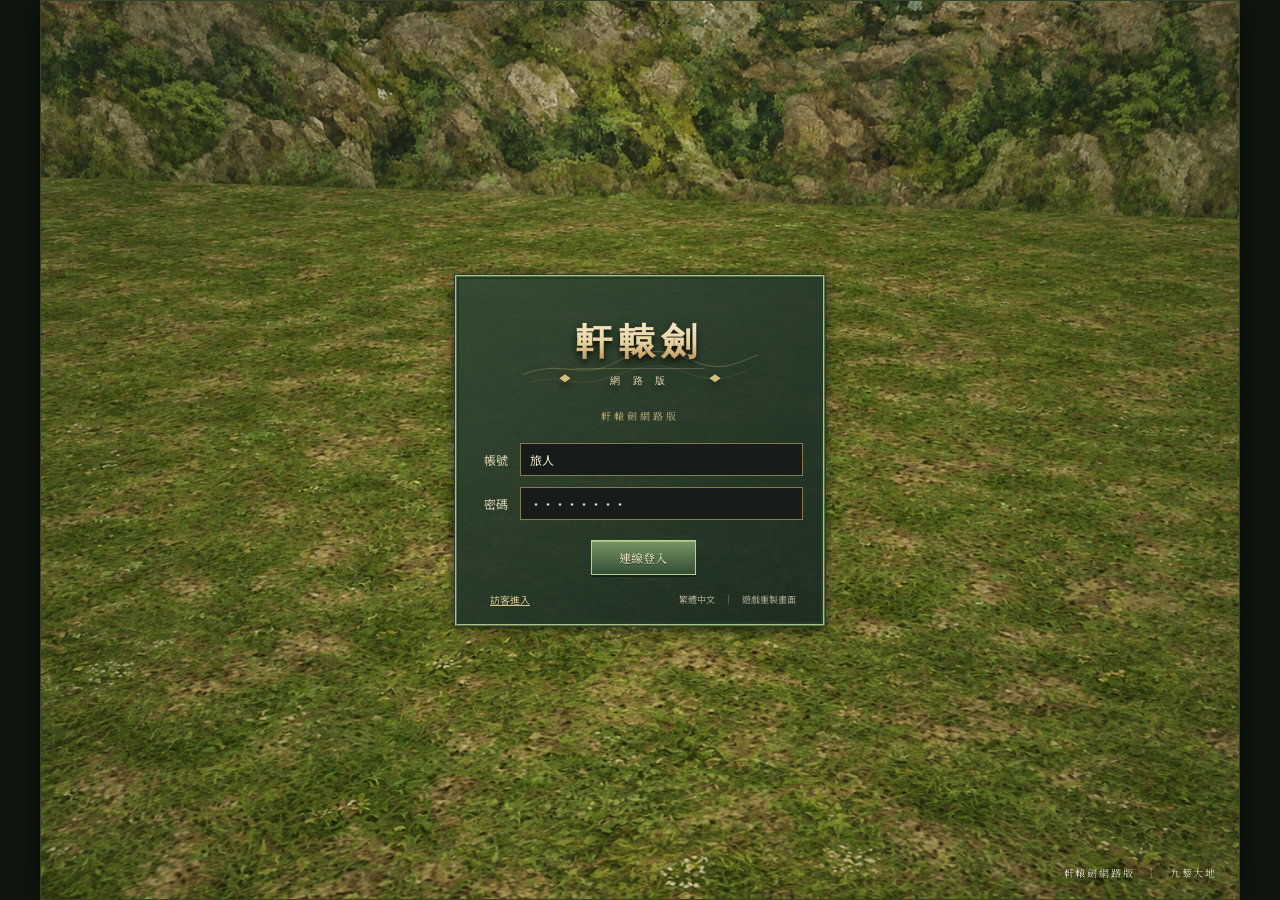
==== index.html @ bc782bb5 "Use screenshot-derived labels and status" ====
<!doctype html>
<html lang="zh-Hant">
<head>
  <meta charset="utf-8"><meta name="viewport" content="width=device-width,initial-scale=1,maximum-scale=1,user-scalable=no"><meta name="theme-color" content="#27302e">
  <title>軒轅劍網路版｜Online</title>
  <link rel="preconnect" href="https://fonts.googleapis.com"><link rel="preconnect" href="https://fonts.gstatic.com" crossorigin>
  <link href="https://fonts.googleapis.com/css2?family=Noto+Serif+TC:wght@400;500;600;700&family=Noto+Sans+TC:wght@400;500;600;700&display=swap" rel="stylesheet">
  <link rel="stylesheet" href="src/styles.css">
</head>
<body>
<main class="game-shell">
  <canvas id="world" aria-label="軒轅劍網路版遊戲場景"></canvas>
  <div class="scene-shade"></div>

  <section id="login-screen" class="legacy-screen">
    <div class="login-plaque legacy-panel"><img class="login-logo" src="assets/brand.svg" alt="軒轅劍網路版"><div class="login-caption">軒轅劍網路版</div>
      <form id="login-form"><label>帳號<input name="account" autocomplete="username" value="旅人"></label><label>密碼<input name="password" type="password" autocomplete="current-password" value="xuanyuan"></label><button class="legacy-button" type="submit">連線登入</button></form>
      <div class="login-links"><button type="button" id="guest-login">訪客進入</button><span>繁體中文　｜　遊戲重製畫面</span></div>
    </div>
    <div class="screen-version">軒轅劍網路版　｜　九藜大地</div>
  </section>

  <section id="server-screen" class="legacy-screen hidden">
    <div class="legacy-dialog legacy-panel"><div class="legacy-title">選擇伺服器 <small>SELECT SERVER</small></div><div class="server-columns"><div class="server-list"><button class="server-row active"><i></i><span>軒轅劍</span><small>正常</small></button><button class="server-row"><i></i><span>煉妖壺</span><small>正常</small></button><button class="server-row"><i></i><span>盤古斧</span><small>正常</small></button></div><div class="server-info"><strong id="server-name">軒轅劍</strong><p>九藜大地　・　和平繁盛</p><div class="server-load"><span>連線狀態</span><i><b></b></i></div></div></div><div class="dialog-actions"><button class="legacy-button secondary" id="server-back">返回</button><button class="legacy-button" id="server-next">確定</button></div></div>
  </section>

  <section id="character-screen" class="legacy-screen hidden">
    <div class="legacy-dialog character-dialog legacy-panel"><div class="legacy-title">選擇角色 <small>CHARACTER SELECT</small><span id="server-label">伺服器：軒轅劍</span></div><div class="character-slots"><button class="character-slot" id="slot-one"><span class="slot-silhouette">一</span><span class="slot-info"><b>角色欄位一</b><small>尚未建立角色</small></span></button><button class="character-slot" id="slot-two"><span class="slot-silhouette">二</span><span class="slot-info"><b>角色欄位二</b><small>尚未建立角色</small></span></button></div><div class="dialog-actions"><button class="legacy-button secondary" id="character-back">返回</button><button class="legacy-button secondary" id="create-character">建立人物</button><button class="legacy-button" id="enter-character" disabled>進入遊戲</button></div></div>
  </section>

  <section id="creation-screen" class="legacy-screen hidden">
    <div class="legacy-dialog creation-dialog legacy-panel"><div class="legacy-title">建立人物 <small>CREATE CHARACTER</small></div><div class="creation-body"><div class="creation-preview"><img src="assets/hero-classic.webp" alt="角色預覽"><div id="preview-class">劍客</div></div><div class="creation-fields"><label>角色名稱<input id="character-name" maxlength="12" value="新旅人"></label><div class="field-label">種族</div><div class="choice-row" id="race-choices"><button class="active" data-value="人族">人族</button><button data-value="天人">天人</button><button data-value="修羅">修羅</button></div><div class="field-label">性別與形象</div><div class="choice-row" id="body-choices"><button class="active" data-value="男">男</button><button data-value="女">女</button><button data-value="體型一">體型一</button><button data-value="體型二">體型二</button></div><label>職業<select id="class-select"></select></label><label>思想流派<select id="school-select"><option>儒家</option><option>道家</option><option>墨家</option><option>法家</option><option>兵家</option><option>陰陽家</option></select></label><div class="point-box"><span>初始能力配點</span><div id="stat-points"></div><small>剩餘點數：<b id="points-left">10</b></small></div></div></div><div class="dialog-actions"><button class="legacy-button secondary" id="creation-cancel">取消</button><button class="legacy-button" id="creation-confirm">完成建立</button></div></div>
  </section>

  <section id="hud" class="hud hidden" aria-label="遊戲介面">
    <div class="left-skill-panel legacy-panel"><div class="skill-panel-title">技能</div><div id="skill-list"></div><div class="skill-page"><button id="page-prev">◀</button><span id="page-label">1 / 10</span><button id="page-next">▶</button></div></div>

    <div class="upper-right"><div class="minimap legacy-panel"><div class="panel-cap"><span>雷達地圖</span><button id="map-expand">□</button></div><div class="map-frame"><svg viewBox="0 0 180 116"><rect width="180" height="116" fill="#b4b27b"/><path d="M0 7 38 0 62 18 47 38 12 35zM108 0h72v27l-29 13-24-9zM0 78l35-16 28 11 2 43H0zM105 75l27-22 48 15v48h-65z" fill="#8a9664"/><path d="M-8 104c28-33 45-30 67-45s42-10 57-24 37-17 72-30" fill="none" stroke="#d6c78a" stroke-width="8"/><g fill="#d92bd6"><circle cx="25" cy="24" r="2.5"/><circle cx="41" cy="50" r="2.5"/><circle cx="63" cy="27" r="2.5"/><circle cx="74" cy="68" r="2.5"/><circle cx="88" cy="36" r="2.5"/><circle cx="101" cy="49" r="2.5"/><circle cx="119" cy="19" r="2.5"/><circle cx="135" cy="45" r="2.5"/><circle cx="151" cy="29" r="2.5"/><circle cx="159" cy="76" r="2.5"/><circle cx="120" cy="91" r="2.5"/><circle cx="77" cy="100" r="2.5"/><circle cx="34" cy="87" r="2.5"/></g><path d="m93 54 12 9-12 8z" fill="#175bd6" stroke="#e2e1c2" stroke-width="1"/></svg><span id="map-marker"></span></div><div class="map-coords">天人冒險區　　<span id="coords">239, 367</span></div></div>
      <div class="player-status legacy-panel"><div class="status-top"><img src="assets/hero-classic.webp" alt=""><div><b id="player-name">新旅人</b><small id="player-job">人族・劍客　Lv 1</small></div><button id="status-toggle" title="角色狀態">狀態</button></div><div class="status-meter"><span>體力</span><div><i id="hp-fill"></i></div><small id="hp-value">100 / 100</small></div><div class="status-meter"><span>法力</span><div><i id="mp-fill"></i></div><small id="mp-value">70 / 70</small></div><div class="status-meter exp"><span>經驗</span><div><i id="xp-fill"></i></div><small id="level">Lv 1</small></div></div>
      <div class="party-panel legacy-panel"><div class="panel-cap"><span>角色資訊</span><button id="party-toggle">狀態</button></div><div id="party-list"><div class="party-line"><i></i><span id="party-player">新旅人</span><small>職業　劍客</small></div><div class="classic-meta"><span>體力值　99 / 143</span><span>法力　63 / 173</span><span>攻擊力　30</span><span>防禦力　16</span><span>負重力　17 / 81</span></div><div class="classic-stats"><span>體力 <b>80</b></span><span>智慧 <b>90</b></span><span>魅力 <b>90</b></span><span>體質 <b>65</b></span><span>靈活 <b>65</b></span><span>運氣 <b>124</b></span><span>耐力 <b>70</b></span><span>敏捷 <b>65</b></span></div><div class="element-stats"><span>火　5</span><span>水　5</span><span>風　12</span><span>雷　18</span><span>陰　5</span><span>陽　20</span></div><div class="classic-level">等級　<b>4</b>　　下次升級 ▰▰▱▱</div></div></div>
    </div>

    <div id="target-panel" class="target-panel legacy-panel hidden"><div id="target-name">目標</div><div class="target-meter"><i id="target-fill"></i></div><span id="target-hp"></span></div>

    <div class="left-bottom-buttons legacy-panel"><button data-window="status">人物</button><button data-window="equipment">裝備</button><button data-window="inventory">物品</button><button data-window="skills">法術</button><button data-window="actions">動作</button></div>

    <div class="chat-panel legacy-panel"><div class="chat-tabs"><button class="active">一般</button><button>隊伍</button><button>公會</button><button>密語</button></div><div class="chat-log" id="chat-log"><p><b>[系統]</b> 已連線。</p><p><b>[狂猿水擊]</b> 你在幹嘛</p></div><form id="chat-form"><select id="chat-channel"><option>附近</option><option>隊伍</option><option>公會</option><option>密語</option></select><input id="chat-input" autocomplete="off"><button>送出</button></form></div>

    <div class="bottom-controls"><div class="world-label"><span id="zone-name">天人冒險區</span><span id="action-state">待機中</span><button id="run-toggle">走路</button><button id="audio-toggle">音效 ON</button></div><div class="quick-menu legacy-panel"><button data-window="status"><i>人</i><span>人物</span></button><button data-window="equipment"><i>裝</i><span>裝備</span></button><button data-window="inventory"><i>物</i><span>物品</span></button><button data-window="skills"><i>法</i><span>法術</span></button><button data-window="party"><i>隊</i><span>隊伍</span></button><button data-window="friends"><i>友</i><span>好友</span></button><button data-window="system"><i>設</i><span>系統</span></button></div><div class="controls-help">滑鼠點地移動　｜　點選目標　｜　Q 攻擊　｜　R 走／跑　｜　Tab 地圖</div></div>

    <div id="window-modal" class="window-modal hidden"><div class="window-card legacy-panel"><button class="window-close" id="window-close">×</button><div id="window-content"></div></div></div>
    <div class="combat-float" id="combat-float"></div><div id="toast" class="toast"></div>
  </section>
</main><script src="src/game.js"></script>
</body></html>
---- src/styles.css ----
@import url('https://fonts.googleapis.com/css2?family=Noto+Sans+TC:wght@400;500;600;700&family=Noto+Serif+TC:wght@400;500;600;700&display=swap');
:root{font-family:'Noto Sans TC',sans-serif;color:#efe5cb;background:#101817;font-synthesis:none;--gold:#d4bb80;--border:#988760;--pane:#252a26ee;--ink:#201f1a;--muted:#afa98f}*{box-sizing:border-box}html,body{width:100%;height:100%;margin:0;overflow:hidden}button,input,select{font:inherit}.game-shell{position:relative;width:100vw;height:100vh;min-height:540px;background:#25352c;overflow:hidden;isolation:isolate}#world{position:absolute;inset:0;width:100%;height:100%;display:block;image-rendering:auto}.scene-shade{position:absolute;inset:0;pointer-events:none;background:linear-gradient(180deg,rgba(5,12,11,.16),transparent 22%,transparent 73%,rgba(5,9,8,.37));z-index:1}.hidden{display:none!important}.legacy-panel{background:linear-gradient(145deg,rgba(54,58,48,.94),rgba(31,36,33,.94));border:1px solid #d0bf8e;outline:1px solid rgba(25,25,20,.85);box-shadow:0 2px 0 #211f19,0 0 0 2px #6f674f,0 7px 20px #0008,inset 0 1px 0 #f3e2b362;backdrop-filter:blur(4px)}.legacy-screen{position:absolute;inset:0;z-index:10;display:grid;place-items:center;background:linear-gradient(90deg,rgba(8,15,13,.25),rgba(8,15,13,.06) 50%,rgba(8,15,13,.28))}.login-plaque{width:370px;padding:19px 27px 16px;text-align:center;background:linear-gradient(155deg,rgba(56,59,49,.96),rgba(30,35,33,.96))}.login-logo{width:270px;height:112px;object-fit:contain;filter:drop-shadow(0 4px 4px #0008)}.login-caption{font:10px 'Noto Serif TC',serif;letter-spacing:.3em;color:#c8b784;margin:-5px 0 20px}.login-plaque form{display:grid;gap:11px}.login-plaque label,.creation-fields label{display:flex;align-items:center;gap:12px;text-align:left;color:#e2d4b3;font-size:12px}.login-plaque input,.creation-fields input,.creation-fields select{flex:1;min-width:0;border:1px solid #867950;background:#161c19;color:#eee4c9;padding:7px 9px;outline:0}.legacy-button{border:1px solid #eddda9;color:#302b1f;background:linear-gradient(#e0cc94,#ab8e55);padding:8px 21px;min-width:105px;box-shadow:inset 0 1px #fff8,0 2px 2px #0007;cursor:pointer;font:500 12px 'Noto Serif TC',serif;text-shadow:0 1px #fff5}.legacy-button:hover{filter:brightness(1.12)}.legacy-button:disabled{opacity:.42;cursor:default}.login-plaque .legacy-button{margin:9px auto 0}.legacy-button.secondary{color:#e4d9bd;background:linear-gradient(#636457,#3f433c);border-color:#a9a081;text-shadow:0 1px #000}.login-links{display:flex;justify-content:space-between;align-items:center;margin-top:16px;color:#afa98f;font-size:9px}.login-links button{border:0;background:none;color:#d5c28d;font-size:10px;text-decoration:underline;cursor:pointer}.screen-version{position:absolute;bottom:19px;right:22px;color:#eee4cf;font:10px 'Noto Serif TC',serif;letter-spacing:.18em;text-shadow:0 2px 5px #000}
.legacy-dialog{width:min(530px,92vw);padding:0 19px 16px;background:linear-gradient(150deg,rgba(54,57,49,.97),rgba(30,35,32,.97))}.legacy-title{position:relative;padding:13px 2px 11px;border-bottom:1px solid #d3c18b55;color:#efddb0;font:600 16px 'Noto Serif TC',serif;letter-spacing:.1em}.legacy-title small{margin-left:11px;color:#a99a70;font:9px 'Noto Sans TC';letter-spacing:.16em}.legacy-title>span{float:right;color:#c3b792;font:10px 'Noto Sans TC';margin-top:4px}.server-columns{display:grid;grid-template-columns:1fr 1fr;gap:16px;padding:17px 6px}.server-list{display:grid;gap:5px}.server-row{display:grid;grid-template-columns:10px 1fr auto;align-items:center;gap:7px;text-align:left;padding:9px;background:#191e1b;border:1px solid #656248;color:#ded5bd;font-size:11px;cursor:pointer}.server-row.active{border-color:#d3bc7c;background:#514a32}.server-row i{width:7px;height:7px;border-radius:50%;background:#88bb73;box-shadow:0 0 6px #93c27f}.server-row small{font-size:9px;color:#adc391}.server-info{padding:10px;background:linear-gradient(145deg,#343a32,#202723);border:1px solid #776d4f;color:#d3c9ad}.server-info strong{color:#efdda8;font:600 15px 'Noto Serif TC',serif}.server-info p{font-size:10px;color:#aaa58f}.server-load{display:flex;gap:8px;align-items:center;font-size:9px}.server-load i{height:7px;flex:1;background:#101715;border:1px solid #6b674f}.server-load b{display:block;width:34%;height:100%;background:#8caa67}.dialog-actions{display:flex;justify-content:flex-end;gap:8px;margin-top:14px}.character-dialog{width:min(590px,93vw)}.character-slots{display:grid;gap:8px;margin:16px 5px}.character-slot{display:flex;align-items:center;gap:15px;text-align:left;height:76px;padding:8px 14px;background:linear-gradient(100deg,#252c28,#37382e);border:1px solid #817957;color:#e4d9bd;cursor:pointer}.character-slot.selected{border-color:#e2cd90;background:linear-gradient(100deg,#514b35,#32362c)}.slot-silhouette{display:grid;place-items:center;width:45px;height:55px;border:1px solid #96875b;color:#cdb87e;background:radial-gradient(ellipse,#72755c,#28312c);font:21px 'Noto Serif TC',serif}.slot-info{display:grid;gap:5px}.slot-info b{font:13px 'Noto Serif TC',serif}.slot-info small{font-size:10px;color:#aea78f}.creation-dialog{width:min(660px,94vw)}.creation-body{display:grid;grid-template-columns:190px 1fr;gap:18px;padding:16px 2px 0}.creation-preview{position:relative;height:337px;overflow:hidden;border:1px solid #756c50;background:radial-gradient(ellipse at 50% 40%,#788471,#242c28 76%);display:flex;align-items:center;justify-content:center}.creation-preview img{height:98%;max-width:100%;object-fit:contain;filter:drop-shadow(0 3px 8px #0009)}.creation-preview div{position:absolute;bottom:5px;left:0;right:0;text-align:center;color:#e5d8b8;font-size:10px;text-shadow:0 2px 3px #000}.creation-fields{display:grid;align-content:start;gap:8px}.field-label{font-size:10px;color:#cbbd95;margin-top:2px}.choice-row{display:flex;gap:5px}.choice-row button{flex:1;padding:6px 4px;border:1px solid #766e51;background:#252b27;color:#d5c9a9;font-size:10px;cursor:pointer}.choice-row button.active{border-color:#e0ca8c;background:#59533b;color:#f4e4ba}.creation-fields>label select{background:#171d19;color:#ece0c1;border:1px solid #867950;padding:6px}.point-box{border-top:1px solid #d0bd8040;margin-top:5px;padding-top:7px}.point-box>span{font-size:10px;color:#cbbd95}.stat-points{display:grid;grid-template-columns:1fr 1fr;gap:3px 9px;margin-top:5px}.stat-line{display:flex;align-items:center;justify-content:space-between;font-size:9px;color:#d5cdb8}.stat-line button{border:1px solid #7b7355;background:#242a26;color:#e4d39e;width:17px;height:17px;line-height:14px;padding:0;cursor:pointer}.point-box>small{display:block;text-align:right;color:#aba58f;font-size:9px;margin-top:5px}.point-box>small b{color:#e4d39e}
.hud{position:absolute;inset:0;z-index:3;pointer-events:none}.hud button,.hud input,.hud select,.hud .window-modal{pointer-events:auto}.left-skill-panel{position:absolute;left:8px;top:50%;transform:translateY(-50%);width:62px;padding:5px;background:linear-gradient(160deg,#323a34ef,#1d2523ec)}.skill-panel-title{text-align:center;color:#dac78f;font:10px 'Noto Serif TC',serif;border-bottom:1px solid #d0bd8049;padding:3px 0 6px}.skill-row{position:relative;width:48px;height:46px;margin:5px auto 0;display:grid;place-items:center;border:1px solid #908565;background:linear-gradient(140deg,#63766a,#2e3b36);color:#f1e5c5;font:17px 'Noto Serif TC',serif;cursor:pointer;box-shadow:inset 0 0 0 2px #17201d,inset 0 1px #fff3}.skill-row:hover,.skill-row.active{border-color:#f1d99b;filter:brightness(1.2)}.skill-row .hotkey{position:absolute;top:1px;left:3px;font:8px 'Noto Sans TC';color:#d5c699}.skill-row .skill-label{position:absolute;bottom:1px;left:0;right:0;font:7px 'Noto Sans TC';color:#d8cfb4;text-align:center;white-space:nowrap}.skill-page{display:flex;align-items:center;justify-content:space-between;margin:6px 1px 1px;color:#c9bd9b;font-size:8px}.skill-page button{border:0;background:none;color:#dfd1aa;padding:1px;cursor:pointer}.upper-right{position:absolute;right:9px;top:8px;width:207px;display:grid;gap:7px}.minimap{padding:5px;background:linear-gradient(145deg,#424438ed,#252d29ed)}.panel-cap{height:20px;display:flex;align-items:center;justify-content:space-between;padding:0 4px;color:#e0d0a1;font:10px 'Noto Serif TC',serif;border-bottom:1px solid #d0bd8045}.panel-cap button{border:0;color:#ddc98e;background:none;cursor:pointer;font-size:13px}.map-frame{position:relative;height:111px;margin-top:5px;border:1px solid #908565;overflow:hidden}.map-frame svg{display:block;width:100%;height:100%}.map-coords{display:flex;justify-content:space-between;color:#c2b99d;font-size:8px;padding:3px 2px 0}.map-coords span{color:#e3d4ac}.map-frame #map-marker{position:absolute;left:49%;top:54%;width:7px;height:7px;background:#f4d58a;border:1px solid #fff1c6;border-radius:50%;box-shadow:0 0 7px 2px #ebcb70}.player-status{padding:7px 8px;background:linear-gradient(145deg,#3b4139ec,#202825ed)}.status-top{display:flex;align-items:center;gap:8px;padding-bottom:6px;border-bottom:1px solid #d0bd8040}.status-top img{width:37px;height:42px;object-fit:cover;object-position:50% 12%;border:1px solid #a49665;background:#42493e}.status-top>div{display:grid;gap:2px;flex:1}.status-top b{font:12px 'Noto Serif TC',serif;color:#f0dfae}.status-top small{font-size:8px;color:#c1b89c}.status-top button{border:1px solid #96865b;background:#252c27;color:#dfd1a6;font-size:8px;padding:3px 5px;cursor:pointer}.status-meter{display:grid;grid-template-columns:28px 1fr 52px;align-items:center;gap:4px;margin-top:6px;font-size:8px;color:#c6bea5}.status-meter>div{height:7px;background:#0c1311;border:1px solid #817b5e}.status-meter i{display:block;width:100%;height:100%;background:linear-gradient(90deg,#7e392f,#c66c4e)}.status-meter:nth-of-type(3) i{background:linear-gradient(90deg,#365f79,#629cb0)}.status-meter.exp i{background:linear-gradient(90deg,#a28843,#d2be72)}.status-meter small{text-align:right;font-size:7px;color:#d5ceb9}.party-panel{padding:5px;background:linear-gradient(145deg,#3c4139e8,#202825e8)}.party-line{display:flex;align-items:center;gap:6px;padding:6px 3px;color:#e2d6b8;font-size:9px}.party-line i{width:6px;height:6px;border-radius:50%;background:#8db36e}.party-line small{margin-left:auto;color:#b7ae92;font-size:8px}.party-empty{text-align:center;color:#999984;font-size:8px;padding:2px 0 5px}.target-panel{position:absolute;top:14px;left:50%;transform:translateX(-50%);width:240px;padding:6px 9px;text-align:center;background:linear-gradient(#3e4238ee,#222926ee)}.target-panel>div{font:11px 'Noto Serif TC',serif;color:#e8d9ad}.target-meter{height:7px;background:#0a100f;border:1px solid #8b795e;margin:5px 0}.target-meter i{display:block;height:100%;width:100%;background:linear-gradient(90deg,#773a32,#c95948)}.target-panel span{font-size:8px;color:#c8bca0}.left-bottom-buttons{position:absolute;left:8px;bottom:12px;display:flex;flex-direction:column;gap:2px;padding:3px;background:linear-gradient(#3b4038ed,#202724ed)}.left-bottom-buttons button{width:54px;padding:5px 1px;border:1px solid #817858;background:linear-gradient(#4d5145,#2a302b);color:#daceaa;font-size:9px;cursor:pointer}.left-bottom-buttons button:hover{color:#fff0bc;border-color:#d7c68f}.chat-panel{position:absolute;left:74px;bottom:12px;width:min(380px,34vw);height:147px;padding:4px;background:linear-gradient(145deg,rgba(46,52,47,.91),rgba(24,31,29,.91))}.chat-tabs{height:20px;display:flex;gap:2px;border-bottom:1px solid #c5b37f50}.chat-tabs button{border:1px solid transparent;background:transparent;color:#a9a48e;padding:1px 8px;font-size:8px;cursor:pointer}.chat-tabs button.active{color:#ebdcaf;border-color:#8c805d;background:#4a4a3b}.chat-log{height:91px;overflow:auto;padding:4px 5px;color:#d5cfb9;font-size:9px;line-height:1.6;text-shadow:0 1px 2px #000}.chat-log p{margin:0}.chat-log b{font-weight:500;color:#d5bd81}.chat-panel form{display:flex;align-items:center;height:22px;border-top:1px solid #d3c18b44;gap:4px}.chat-panel form select{width:49px;border:0;background:#252c27;color:#cfc3a1;font-size:8px}.chat-panel input{flex:1;min-width:0;color:#e8dfc6;background:#131a18;border:1px solid #675f49;height:17px;outline:0;font-size:9px}.chat-panel form button{background:#3f443b;border:1px solid #867b59;color:#d6c99f;padding:1px 5px;font-size:8px;cursor:pointer}.bottom-controls{position:absolute;left:50%;bottom:12px;transform:translateX(-50%);width:min(490px,42vw);text-align:center}.world-label{display:flex;align-items:center;justify-content:center;gap:12px;color:#f0dfb2;font:11px 'Noto Serif TC',serif;text-shadow:0 2px 4px #000;margin-bottom:4px}.world-label span:nth-child(2){color:#c8c3ac;font:8px 'Noto Sans TC'}.world-label button{border:1px solid #8f825e;background:#252d28dd;color:#dacfaa;padding:2px 7px;font-size:8px;cursor:pointer}.quick-menu{display:flex;justify-content:center;gap:1px;padding:4px;background:linear-gradient(110deg,#232a27de,#3e4137e8,#232a27de)}.quick-menu button{width:54px;height:48px;border:1px solid #887b58;background:linear-gradient(#515448,#282f2a);color:#d9cca8;display:flex;flex-direction:column;align-items:center;justify-content:center;gap:1px;cursor:pointer}.quick-menu button:hover{filter:brightness(1.2);border-color:#e6d299}.quick-menu i{font:16px 'Noto Serif TC',serif;color:#e5d59f;font-style:normal}.quick-menu span{font-size:8px}.controls-help{margin-top:3px;color:#e3dcc5;font-size:8px;text-shadow:0 2px 4px #000}.window-modal{position:absolute;inset:0;display:grid;place-items:center;background:#09110fc0;z-index:30}.window-card{position:relative;width:min(520px,88vw);min-height:230px;padding:19px 22px;background:linear-gradient(145deg,#3c4037,#242b27)}.window-card h2{color:#e6d5a0;font:600 17px 'Noto Serif TC',serif;margin:0 0 12px;border-bottom:1px solid #d2c18c54;padding-bottom:9px}.window-close{position:absolute;right:10px;top:8px;color:#dfd3b1;background:transparent;border:0;font-size:19px;cursor:pointer}.window-grid{display:grid;grid-template-columns:repeat(6,1fr);gap:6px}.window-slot{height:48px;display:grid;place-items:center;border:1px solid #817657;background:linear-gradient(145deg,#4b5045,#2b332e);color:#e3d4a8;font:11px 'Noto Serif TC',serif}.window-copy{color:#d4ccb2;font-size:11px;line-height:1.8}.stats-grid{display:grid;grid-template-columns:1fr 1fr;gap:8px}.stats-grid div{padding:7px;border-bottom:1px solid #d3c18b44;color:#d4ccb2;font-size:10px}.stats-grid span{float:right;color:#ecdba5}.toast{position:absolute;left:50%;top:22%;transform:translate(-50%,-10px);opacity:0;transition:.2s;padding:7px 16px;background:#252c28ed;border:1px solid #d5c18a;color:#eee0b8;font-size:10px;z-index:40;white-space:nowrap}.toast.show{opacity:1;transform:translate(-50%,0)}.combat-float{position:absolute;pointer-events:none;color:#ffdf9c;font:600 19px 'Noto Serif TC',serif;text-shadow:0 2px 3px #561d13,0 0 8px #000;z-index:7}.floating-number{position:absolute;transform:translate(-50%,-50%);animation:float-up .8s ease-out forwards}@keyframes float-up{to{opacity:0;transform:translate(-50%,-95px)}}
@media(max-width:800px){.upper-right{width:155px;right:5px;top:5px;gap:4px}.map-frame{height:82px}.player-status{padding:5px}.status-top img{width:29px;height:34px}.status-meter{grid-template-columns:24px 1fr 44px;gap:3px;margin-top:4px}.party-panel{display:none}.left-skill-panel{left:5px;top:43%;width:48px;padding:3px}.skill-row{width:36px;height:37px;margin-top:3px;font-size:13px}.skill-row .skill-label{font-size:6px}.skill-panel-title{font-size:8px}.left-bottom-buttons{left:5px;bottom:8px}.left-bottom-buttons button{width:42px;padding:4px 0;font-size:8px}.chat-panel{left:53px;bottom:8px;width:calc(100vw - 62px);height:116px}.chat-log{height:62px}.bottom-controls{left:auto;right:5px;bottom:132px;transform:none;width:auto}.quick-menu{display:none}.world-label{flex-direction:column;gap:2px;margin:0}.world-label button{display:none}.controls-help{display:none}.target-panel{top:7px;left:50%;width:180px}.creation-body{grid-template-columns:110px 1fr;gap:9px}.creation-preview{height:315px}.creation-fields{gap:5px}.creation-fields label{font-size:10px;gap:5px}.creation-fields input,.creation-fields select{padding:5px}.choice-row{gap:3px}.choice-row button{font-size:8px;padding:5px 2px}.legacy-title{font-size:13px}.legacy-title>span{font-size:8px}}

/* 4:3 legacy MMORPG frame, redrawn from the supplied original screenshots. */
html,body{background:#111710}body{display:grid;place-items:center}.game-shell{width:min(100vw,133.333vh);height:min(100vh,75vw);min-height:0;margin:auto;background:#283526;border:1px solid #33452d;box-shadow:0 0 40px #000a}.scene-shade{background:linear-gradient(180deg,#14201618,transparent 50%,#11180b20)}
.legacy-panel{background:linear-gradient(135deg,#425a3bcc,#1e3028dd);border:1px solid #9cbd79;outline:1px solid #263f2c;box-shadow:inset 0 0 0 2px #253c2e, inset 0 1px #e7e0a45c, 0 1px 4px #000b;backdrop-filter:none;color:#e4dfb7}
.legacy-title,.panel-cap,.skill-panel-title{color:#e0db9b;border-color:#9cbb76}
.legacy-screen{background:linear-gradient(90deg,#10190955,#10190918 50%,#10190955)}.login-plaque,.legacy-dialog{background:linear-gradient(145deg,#324833ed,#18291feF);border:2px ridge #a9c483;box-shadow:inset 0 0 0 2px #243b27,0 3px 12px #000b}
.legacy-button{border:1px solid #b7d28a;background:linear-gradient(#779565,#354d35);color:#f1edc8;text-shadow:0 1px #0008;box-shadow:inset 0 1px #e4e9ae77,0 2px #142313}
.hud{z-index:4}.left-skill-panel{left:.55%;top:2%;transform:none;width:14%;padding:4px;background:linear-gradient(#466344eF,#1c3428ef);border:2px ridge #abc783;outline:1px solid #273e2c;box-shadow:inset 0 0 0 2px #29422d,0 2px 5px #000a}.skill-panel-title{text-align:left;padding:2px 5px 4px;font:600 clamp(9px,1vw,13px) 'Noto Serif TC',serif;border-bottom:1px solid #a0bd75}.skill-row{width:100%;height:clamp(28px,4.2vw,46px);margin:2px 0 0;display:flex;align-items:center;justify-content:flex-start;gap:5px;padding:2px 5px;border:1px solid #7f9a61;background:linear-gradient(100deg,#4e6844,#263b30);color:#fff0bb;box-shadow:inset 0 0 0 1px #203324;font-size:clamp(12px,1.5vw,19px)}.skill-row .hotkey{top:1px;left:2px;color:#f0dc93;font-size:8px}.skill-row .skill-label{position:static;display:block;text-align:left;white-space:nowrap;overflow:hidden;text-overflow:ellipsis;font-size:clamp(7px,.8vw,10px);color:#eee6b7}.skill-page{font-size:9px}.upper-right{right:.6%;top:.7%;width:24%;gap:4px;display:flex;flex-direction:column}.player-status{order:0;padding:4px 7px;background:linear-gradient(#35523cef,#1a3029eF)}.minimap{order:1;padding:4px}.party-panel{position:absolute;left:50.2%;right:.6%;bottom:8.7%;width:auto;padding:5px;background:linear-gradient(#344d38ed,#18291fee)}.party-panel .panel-cap{font-size:clamp(9px,1vw,12px)}.party-panel .party-empty{display:none}.classic-meta{display:grid;grid-template-columns:repeat(3,1fr);gap:2px 8px;padding:3px 4px;color:#e5deb0;font-size:clamp(7px,.85vw,11px)}.classic-stats{display:grid;grid-template-columns:repeat(3,1fr);gap:2px 8px;padding:3px 4px;color:#e5deb0;font-size:clamp(7px,.85vw,11px)}.element-stats{display:grid;grid-template-columns:repeat(6,1fr);gap:3px;padding:4px;color:#dfe8ad;font-size:clamp(7px,.8vw,10px)}.element-stats span{background:#223b30;border:1px solid #89a96b;text-align:center;padding:2px}.classic-level{border-top:1px solid #a6b77f55;padding:3px 6px;color:#ddd6a5;font-size:clamp(7px,.8vw,10px)}.classic-level b{color:#e8895a;font-size:1.3em}.classic-stats span{border-bottom:1px solid #a6b77f42;padding:2px 0}.classic-stats b{float:right;color:#f2e4a8;font-weight:500}.party-line{padding:3px 4px;font-size:clamp(8px,.9vw,11px);border-bottom:1px solid #a6b77f42}.player-status .status-top img{display:none}.status-top{padding-bottom:3px}.status-top b{font-size:clamp(9px,1vw,12px)}.status-meter{grid-template-columns:25px 1fr 43px;margin-top:3px;font-size:clamp(7px,.75vw,9px)}.status-meter>div{height:8px;border-color:#a9b982}.map-frame{height:clamp(76px,13vw,150px);border:1px solid #a5be7a}.map-frame svg{filter:saturate(.82)}.map-coords{font-size:clamp(7px,.75vw,9px)}.target-panel{top:5.4%;left:auto;right:.6%;transform:none;width:24%;padding:4px 7px;background:linear-gradient(#314d39ed,#172a23ed);border:1px solid #9cbd79}.left-bottom-buttons{display:none}.chat-panel{left:.6%;bottom:8.7%;width:45%;height:22%;padding:4px;background:linear-gradient(#273f35eF,#17271fee);border:2px ridge #91ad71}.chat-log{height:calc(100% - 45px);font-size:clamp(8px,.86vw,11px);line-height:1.5}.chat-tabs{height:19px}.chat-panel form{height:23px}.bottom-controls{left:0;bottom:0;transform:none;width:100%;text-align:center}.world-label{display:none}.quick-menu{justify-content:center;gap:2px;padding:3px 6px;background:linear-gradient(#3e583beF,#1e3127f2);border:2px ridge #9cb97a;box-shadow:0 -2px 6px #0007}.quick-menu button{flex:1;max-width:60px;width:auto;height:clamp(31px,5vw,49px);border:1px solid #91ae70;background:linear-gradient(#4b6945,#203529);color:#e9e1b7;box-shadow:inset 0 1px #e5e0a857}.quick-menu i{font-size:clamp(12px,1.5vw,18px)}.quick-menu span{font-size:clamp(6px,.7vw,9px)}.controls-help{position:absolute;right:.6%;bottom:6px;color:#e8e4c6;font-size:clamp(6px,.68vw,8px);text-shadow:0 1px 3px #000}.toast{background:#223927ed;border-color:#abc783;color:#fff1b8}.window-card{background:linear-gradient(#354c3a,#1b2e25);border-color:#9cbd79}
@media(max-aspect-ratio:4/3){.left-skill-panel{width:14%}.upper-right{width:22%}.party-panel{left:50.2%;width:auto}.chat-panel{width:45%}.bottom-controls{bottom:0}}
@media(max-width:650px){.game-shell{width:100vw;height:75vw;min-height:0}.login-plaque{width:min(90%,370px)}.creation-body{grid-template-columns:105px 1fr}.upper-right{width:23%}.party-panel{left:50.2%;bottom:8.5%;width:auto}.chat-panel{bottom:8.5%;height:21%}.classic-stats{font-size:7px}.quick-menu{gap:1px;padding:2px}.quick-menu button{max-width:none}.controls-help{display:none}}

@media(max-width:800px){.party-panel{display:block!important}.quick-menu{display:flex!important}.upper-right{width:24%}.status-top button{display:none}}

.quick-menu span{display:none!important}.quick-menu button{height:clamp(37px,6vw,50px)}.status-top>div{display:grid}.status-top img,.status-top button{display:none!important}
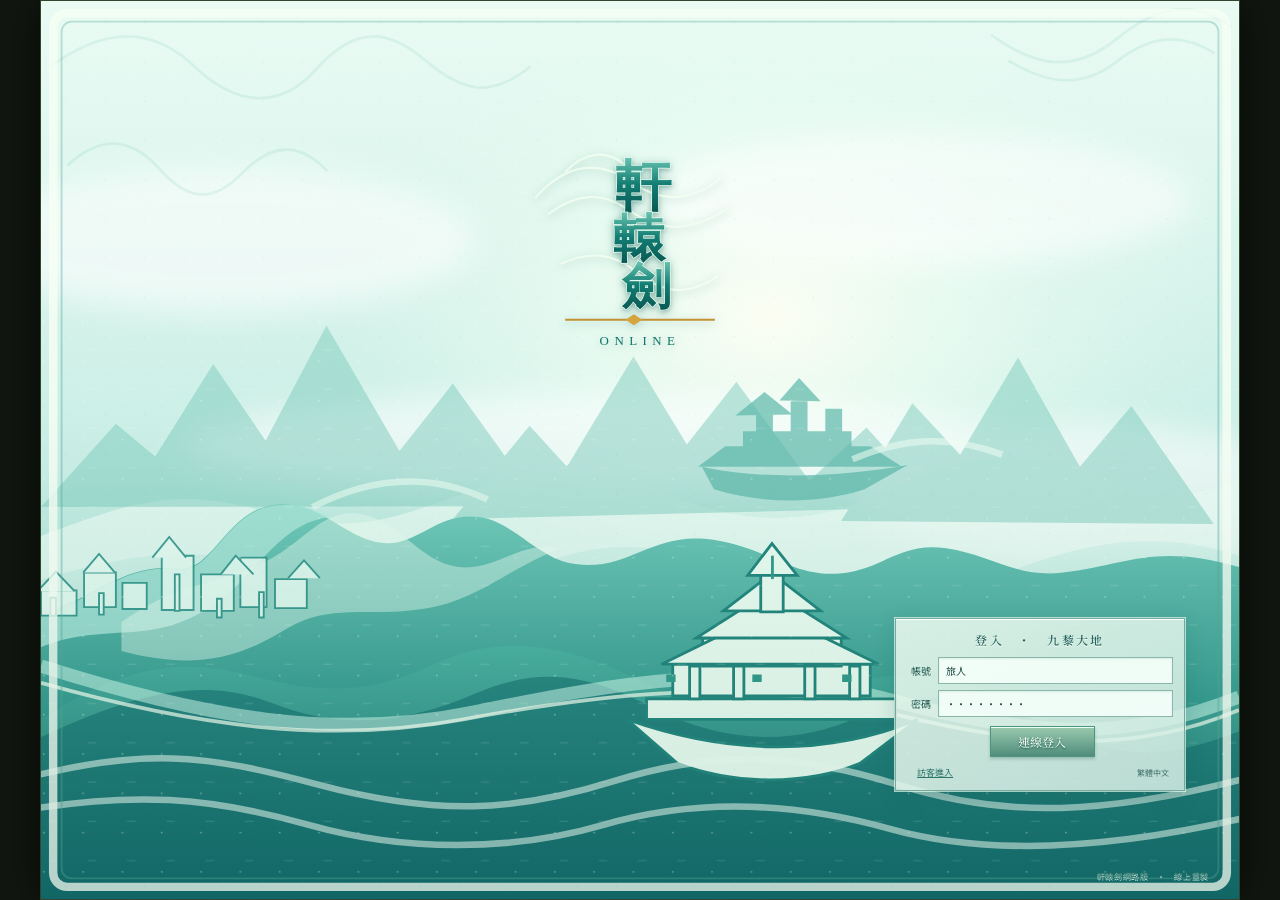
==== commit a1c7217d: "Recreate classic login title screen" ====
--- a/index.html
+++ b/index.html
@@ -13,11 +13,13 @@
   <div class="scene-shade"></div>
 
   <section id="login-screen" class="legacy-screen">
-    <div class="login-plaque legacy-panel"><img class="login-logo" src="assets/brand.svg" alt="軒轅劍網路版"><div class="login-caption">軒轅劍網路版</div>
+    <div class="login-brand"><img src="assets/login-brand.svg" alt="軒轅劍網路版"></div>
+    <div class="login-plaque legacy-panel">
+      <div class="login-caption">登入　・　九藜大地</div>
       <form id="login-form"><label>帳號<input name="account" autocomplete="username" value="旅人"></label><label>密碼<input name="password" type="password" autocomplete="current-password" value="xuanyuan"></label><button class="legacy-button" type="submit">連線登入</button></form>
-      <div class="login-links"><button type="button" id="guest-login">訪客進入</button><span>繁體中文　｜　遊戲重製畫面</span></div>
+      <div class="login-links"><button type="button" id="guest-login">訪客進入</button><span>繁體中文</span></div>
     </div>
-    <div class="screen-version">軒轅劍網路版　｜　九藜大地</div>
+    <div class="screen-version">軒轅劍網路版　・　線上重製</div>
   </section>
 
   <section id="server-screen" class="legacy-screen hidden">
--- a/src/styles.css
+++ b/src/styles.css
@@ -17,3 +17,19 @@
 @media(max-width:800px){.party-panel{display:block!important}.quick-menu{display:flex!important}.upper-right{width:24%}.status-top button{display:none}}
 
 .quick-menu span{display:none!important}.quick-menu button{height:clamp(37px,6vw,50px)}.status-top>div{display:grid}.status-top img,.status-top button{display:none!important}
+
+/* Login title screen rebuilt from the supplied original 4:3 reference. */
+#login-screen{display:block;overflow:hidden;background:#d9f0e9 url("../assets/login-scene.svg") center/100% 100% no-repeat}
+#login-screen::after{content:"";position:absolute;inset:0;pointer-events:none;background:linear-gradient(180deg,#eafff02b 0%,transparent 45%,#063e3b18 100%)}
+#login-screen .login-brand{position:absolute;z-index:1;top:4%;left:50%;transform:translateX(-50%);width:clamp(125px,22%,245px);height:46%;display:grid;place-items:center}
+#login-screen .login-brand img{display:block;width:100%;height:100%;object-fit:contain;filter:drop-shadow(0 2px 5px #0c655455)}
+#login-screen .login-plaque{position:absolute;z-index:2;right:4.5%;bottom:12%;width:min(290px,43%);padding:12px 15px 10px;text-align:center;background:linear-gradient(145deg,#effbf0d9,#d6eee5d9);border:1px solid #72aaa0;outline:1px solid #f2fff1aa;box-shadow:0 4px 18px #17544b30,inset 0 1px #fff}
+#login-screen .login-caption{margin:0 0 9px;color:#25665d;font:600 12px 'Noto Serif TC',serif;letter-spacing:.2em;text-shadow:0 1px #fff}
+#login-screen .login-plaque form{gap:6px}
+#login-screen .login-plaque label{gap:7px;color:#285d57;font-size:10px}
+#login-screen .login-plaque input{padding:5px 7px;color:#234d49;background:#f5fffae8;border:1px solid #8ab7a9;box-shadow:inset 0 1px 2px #33675a1c;font-size:10px}
+#login-screen .login-plaque .legacy-button{margin:3px auto 0;padding:6px 17px;border:1px solid #4f9381;background:linear-gradient(#9bcab0,#4f8d7b);color:#f5fff1;text-shadow:0 1px 2px #14554b;box-shadow:inset 0 1px #e8fff2,0 2px 3px #144a3c40}
+#login-screen .login-links{margin-top:8px;color:#47756e;font-size:8px}
+#login-screen .login-links button{color:#2e766a;font-size:9px}
+#login-screen .screen-version{z-index:1;right:2.5%;bottom:2%;color:#34786e;font:8px 'Noto Sans TC',sans-serif;letter-spacing:.08em;text-shadow:0 1px #eafff2}
+@media(max-width:650px){#login-screen .login-brand{top:2%;height:43%;width:clamp(115px,28%,190px)}#login-screen .login-plaque{right:4%;bottom:11%;width:min(260px,58%);padding:9px 11px 8px}}
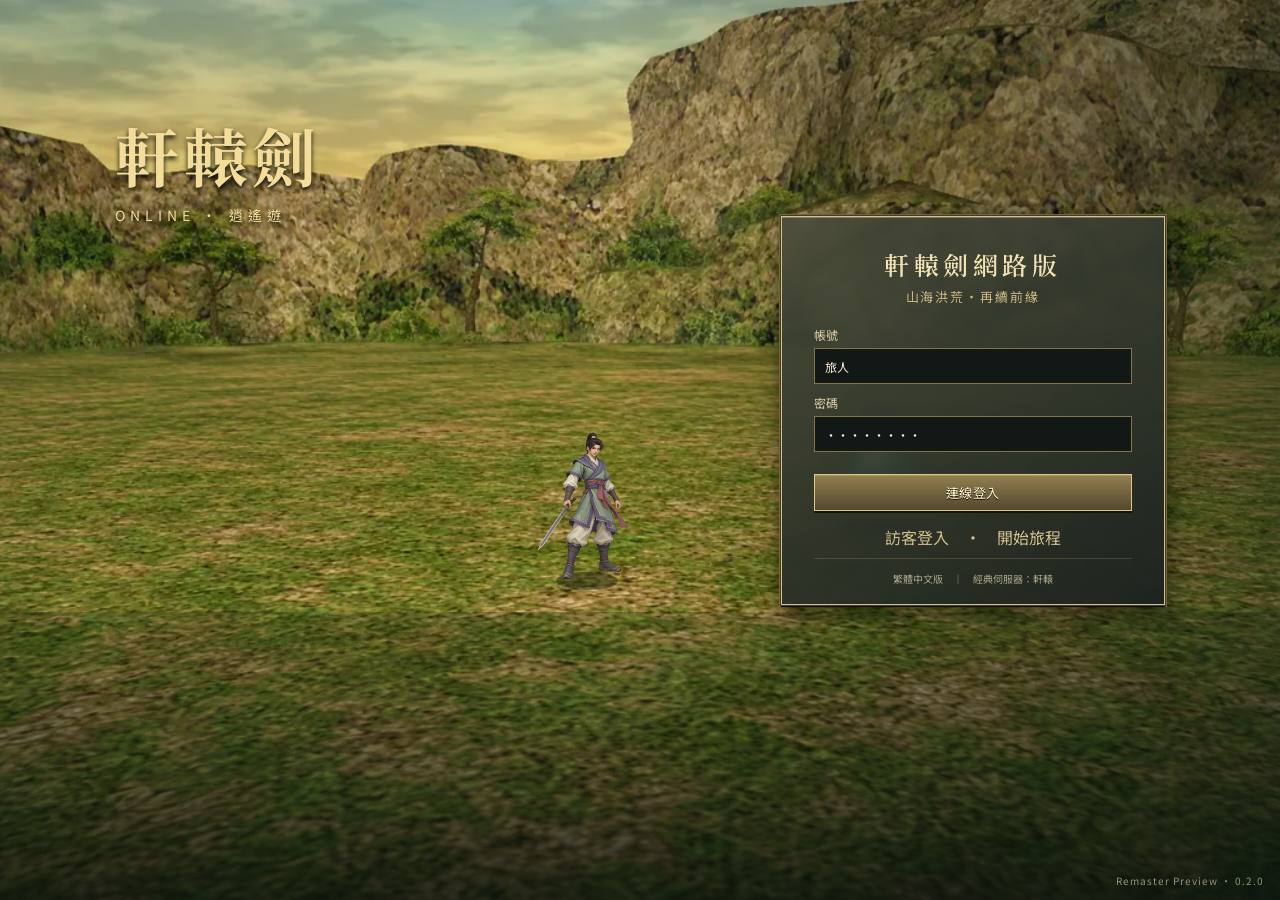
==== commit ba3f7ddc: "Rebuild classic Xuanyuan Sword Online browser game" ====
--- a/index.html
+++ b/index.html
@@ -1,8 +1,9 @@
 <!doctype html>
 <html lang="zh-Hant">
 <head>
-  <meta charset="utf-8"><meta name="viewport" content="width=device-width,initial-scale=1,maximum-scale=1,user-scalable=no"><meta name="theme-color" content="#27302e">
-  <title>軒轅劍網路版｜Online</title>
+  <meta charset="utf-8"><meta name="viewport" content="width=device-width,initial-scale=1,maximum-scale=1,user-scalable=no">
+  <meta name="theme-color" content="#1c241d"><meta name="description" content="軒轅劍網路版：以經典介面、世界地圖與職業系統為基礎的高解析瀏覽器重製原型。">
+  <title>軒轅劍網路版・重製計畫</title>
   <link rel="preconnect" href="https://fonts.googleapis.com"><link rel="preconnect" href="https://fonts.gstatic.com" crossorigin>
   <link href="https://fonts.googleapis.com/css2?family=Noto+Serif+TC:wght@400;500;600;700&family=Noto+Sans+TC:wght@400;500;600;700&display=swap" rel="stylesheet">
   <link rel="stylesheet" href="src/styles.css">
@@ -10,48 +11,43 @@
 <body>
 <main class="game-shell">
   <canvas id="world" aria-label="軒轅劍網路版遊戲場景"></canvas>
-  <div class="scene-shade"></div>
-
-  <section id="login-screen" class="legacy-screen">
-    <div class="login-brand"><img src="assets/login-brand.svg" alt="軒轅劍網路版"></div>
-    <div class="login-plaque legacy-panel">
-      <div class="login-caption">登入　・　九藜大地</div>
-      <form id="login-form"><label>帳號<input name="account" autocomplete="username" value="旅人"></label><label>密碼<input name="password" type="password" autocomplete="current-password" value="xuanyuan"></label><button class="legacy-button" type="submit">連線登入</button></form>
-      <div class="login-links"><button type="button" id="guest-login">訪客進入</button><span>繁體中文</span></div>
+  <div class="vignette"></div>
+  <section id="login" class="screen login-screen">
+    <div class="login-crest"><span>軒轅劍</span><small>ONLINE · 逍遙遊</small></div>
+    <div class="login-box panel">
+      <h1>軒轅劍網路版</h1><p>山海洪荒・再續前緣</p>
+      <form id="login-form"><label>帳號<input name="account" value="旅人" autocomplete="username"></label><label>密碼<input name="password" type="password" value="xuanyuan" autocomplete="current-password"></label><button class="bevel primary" type="submit">連線登入</button></form>
+      <button id="guest-login" class="text-button">訪客登入　・　開始旅程</button><div class="login-foot">繁體中文版　｜　經典伺服器：軒轅</div>
+    </div><div class="version">Remaster Preview · 0.2.0</div>
+  </section>
+  <section id="character-select" class="screen character-screen hidden">
+    <div class="select-card panel"><div class="select-head"><span>人物選擇</span><span class="seal">軒</span></div><div class="character-preview"><img src="game-assets/hero-remaster-v2.webp" alt="劍客角色預覽"></div><div class="character-info"><strong id="select-name">軒轅旅人</strong><span id="select-meta">人類　劍客　Lv. 1</span><span class="muted">廣靈鎮・新手旅程</span></div><button id="enter-world" class="bevel primary">進入遊戲</button><button id="new-character" class="bevel">建立人物</button></div>
+  </section>
+  <section id="create-screen" class="screen create-screen hidden"><div class="create-card panel"><header><strong>創造人物</strong><button data-close="create-screen" class="close">×</button></header>
+    <div class="create-columns"><div><div class="creation-figure"><img src="game-assets/hero-remaster-v2.webp" alt="角色預覽"></div><label>人物姓名<input id="new-name" value="軒轅旅人" maxlength="12"></label><label>性別<select id="new-gender"><option>男</option><option>女</option></select></label></div><div>
+      <label>種族</label><div class="choice-row" id="race-list"><button class="choice chosen" data-race="人類">人類</button><button class="choice" data-race="修羅">修羅</button><button class="choice" data-race="天人">天人</button></div><p id="race-desc" class="help">人類均衡，能習多門武學與五行法術。</p>
+      <label for="job-list">職業</label><div class="job-grid" id="job-list"></div><p id="job-desc" class="help"></p>
+      <div class="stat-preview"><span>體力 <b>12</b></span><span>智慧 <b>12</b></span><span>魅力 <b>12</b></span><span>體質 <b>12</b></span><span>靈活 <b>12</b></span><span>運氣 <b>12</b></span></div>
+    </div></div><footer><span>出生地：凌水港　・　命運：待揭</span><button id="create-confirm" class="bevel primary">確認創造</button></footer>
+  </div></section>
+  <section id="game-ui" class="game-ui hidden" aria-label="遊戲介面">
+    <div class="top-left identity plaque"><span class="portrait">劍</span><div><b id="hud-name">軒轅旅人</b><small><span id="hud-race">人類</span>・<span id="hud-job">劍客</span>　Lv.<span id="hud-level">1</span></small><div class="xp-track"><i id="xp-fill"></i></div></div></div>
+    <div class="top-right"><div class="vitals plaque"><div class="vital-row"><label>生命</label><div class="bar hp"><i id="hp-fill"></i><span id="hp-value">120 / 120</span></div></div><div class="vital-row"><label>法力</label><div class="bar mp"><i id="mp-fill"></i><span id="mp-value">80 / 80</span></div></div><div class="vital-row cast-row hidden" id="cast-row"><label>施法</label><div class="bar cast"><i id="cast-fill"></i><span id="cast-label">五雷咒</span></div></div></div>
+      <div class="party plaque"><div class="party-title">隊伍 <span>1 / 5</span></div><div class="party-member"><i class="party-dot"></i><span id="party-name">軒轅旅人</span><i class="party-hp"><b id="party-fill"></b></i></div><div class="party-member companion"><i class="party-dot"></i><span>同行俠士</span><i class="party-hp"><b style="width:74%"></b></i></div></div>
+      <div class="radar plaque" id="radar"><div class="radar-title"><span id="radar-zone">凌水港</span><button id="map-button" title="展開地圖（Tab）">◎</button></div><div class="radar-map"><span class="radar-path"></span><i class="radar-player">▲</i><i class="radar-enemy">●</i><small id="coords">X: 142　Y: 087</small></div></div>
     </div>
-    <div class="screen-version">軒轅劍網路版　・　線上重製</div>
+    <div class="left-icons"><button class="buff" data-window="status" title="狀態">體</button><button class="buff" data-window="skills" title="武學">武</button><button class="buff" data-window="quests" title="任務">令</button><button class="buff" data-window="inventory" title="法寶">寶</button></div>
+    <div class="target plaque hidden" id="target-panel"><div class="target-name"><span id="target-level">Lv. 3</span><b id="target-title">溪畔水鬼</b><button id="deselect-target">×</button></div><div class="bar target-bar"><i id="target-fill"></i></div><small id="target-hp">100 / 100</small></div>
+    <div class="combat-log plaque"><div id="combat-lines"><p>你來到了凌水港。海霧中，遠處傳來微弱的妖聲。</p><p class="system">旅程開始了。點擊地面移動，選取附近的怪物。</p></div><form id="chat-form"><select id="chat-channel" aria-label="聊天頻道"><option>附近</option><option>隊伍</option><option>世界</option><option>密語</option></select><input id="chat-input" maxlength="100" placeholder="輸入訊息或 /sit 打坐"><button type="submit">送出</button></form></div>
+    <div class="character-stats plaque"><div class="stats-title">人物屬性 <button data-window="status">詳細</button></div><div class="stat-pairs"><span>體力 <b id="stat-str">12</b></span><span>智慧 <b id="stat-int">12</b></span><span>魅力 <b>12</b></span><span>體質 <b id="stat-con">12</b></span><span>靈活 <b>12</b></span><span>運氣 <b>12</b></span></div><div class="elements"><span>火 <i>12</i></span><span>水 <i>12</i></span><span>風 <i>12</i></span><span>雷 <i>12</i></span><span>陰陽 <i>12</i></span></div></div>
+    <div class="left-hotbar plaque"><button class="tool" data-window="status">人</button><button class="tool" data-window="inventory">包</button><button class="tool" data-window="skills">技</button><button class="tool" data-window="quests">任</button><button class="tool" data-window="map">圖</button><button class="tool" id="sit-button">坐</button><button class="tool" data-window="party">隊</button><button class="tool" data-window="system">設</button></div>
+    <div class="skillbar-wrap"><div class="skillpage"><button id="page-prev">◀</button><span id="page-label">1 / 10</span><button id="page-next">▶</button></div><div class="skillbar plaque" id="skillbar"></div></div>
+    <div class="mini-actions"><button id="run-toggle" title="切換跑步（R）">跑</button><button id="music-toggle" title="音效">♪</button></div>
+    <div class="status-message" id="status-message">就緒</div>
   </section>
-
-  <section id="server-screen" class="legacy-screen hidden">
-    <div class="legacy-dialog legacy-panel"><div class="legacy-title">選擇伺服器 <small>SELECT SERVER</small></div><div class="server-columns"><div class="server-list"><button class="server-row active"><i></i><span>軒轅劍</span><small>正常</small></button><button class="server-row"><i></i><span>煉妖壺</span><small>正常</small></button><button class="server-row"><i></i><span>盤古斧</span><small>正常</small></button></div><div class="server-info"><strong id="server-name">軒轅劍</strong><p>九藜大地　・　和平繁盛</p><div class="server-load"><span>連線狀態</span><i><b></b></i></div></div></div><div class="dialog-actions"><button class="legacy-button secondary" id="server-back">返回</button><button class="legacy-button" id="server-next">確定</button></div></div>
-  </section>
-
-  <section id="character-screen" class="legacy-screen hidden">
-    <div class="legacy-dialog character-dialog legacy-panel"><div class="legacy-title">選擇角色 <small>CHARACTER SELECT</small><span id="server-label">伺服器：軒轅劍</span></div><div class="character-slots"><button class="character-slot" id="slot-one"><span class="slot-silhouette">一</span><span class="slot-info"><b>角色欄位一</b><small>尚未建立角色</small></span></button><button class="character-slot" id="slot-two"><span class="slot-silhouette">二</span><span class="slot-info"><b>角色欄位二</b><small>尚未建立角色</small></span></button></div><div class="dialog-actions"><button class="legacy-button secondary" id="character-back">返回</button><button class="legacy-button secondary" id="create-character">建立人物</button><button class="legacy-button" id="enter-character" disabled>進入遊戲</button></div></div>
-  </section>
-
-  <section id="creation-screen" class="legacy-screen hidden">
-    <div class="legacy-dialog creation-dialog legacy-panel"><div class="legacy-title">建立人物 <small>CREATE CHARACTER</small></div><div class="creation-body"><div class="creation-preview"><img src="assets/hero-classic.webp" alt="角色預覽"><div id="preview-class">劍客</div></div><div class="creation-fields"><label>角色名稱<input id="character-name" maxlength="12" value="新旅人"></label><div class="field-label">種族</div><div class="choice-row" id="race-choices"><button class="active" data-value="人族">人族</button><button data-value="天人">天人</button><button data-value="修羅">修羅</button></div><div class="field-label">性別與形象</div><div class="choice-row" id="body-choices"><button class="active" data-value="男">男</button><button data-value="女">女</button><button data-value="體型一">體型一</button><button data-value="體型二">體型二</button></div><label>職業<select id="class-select"></select></label><label>思想流派<select id="school-select"><option>儒家</option><option>道家</option><option>墨家</option><option>法家</option><option>兵家</option><option>陰陽家</option></select></label><div class="point-box"><span>初始能力配點</span><div id="stat-points"></div><small>剩餘點數：<b id="points-left">10</b></small></div></div></div><div class="dialog-actions"><button class="legacy-button secondary" id="creation-cancel">取消</button><button class="legacy-button" id="creation-confirm">完成建立</button></div></div>
-  </section>
-
-  <section id="hud" class="hud hidden" aria-label="遊戲介面">
-    <div class="left-skill-panel legacy-panel"><div class="skill-panel-title">技能</div><div id="skill-list"></div><div class="skill-page"><button id="page-prev">◀</button><span id="page-label">1 / 10</span><button id="page-next">▶</button></div></div>
-
-    <div class="upper-right"><div class="minimap legacy-panel"><div class="panel-cap"><span>雷達地圖</span><button id="map-expand">□</button></div><div class="map-frame"><svg viewBox="0 0 180 116"><rect width="180" height="116" fill="#b4b27b"/><path d="M0 7 38 0 62 18 47 38 12 35zM108 0h72v27l-29 13-24-9zM0 78l35-16 28 11 2 43H0zM105 75l27-22 48 15v48h-65z" fill="#8a9664"/><path d="M-8 104c28-33 45-30 67-45s42-10 57-24 37-17 72-30" fill="none" stroke="#d6c78a" stroke-width="8"/><g fill="#d92bd6"><circle cx="25" cy="24" r="2.5"/><circle cx="41" cy="50" r="2.5"/><circle cx="63" cy="27" r="2.5"/><circle cx="74" cy="68" r="2.5"/><circle cx="88" cy="36" r="2.5"/><circle cx="101" cy="49" r="2.5"/><circle cx="119" cy="19" r="2.5"/><circle cx="135" cy="45" r="2.5"/><circle cx="151" cy="29" r="2.5"/><circle cx="159" cy="76" r="2.5"/><circle cx="120" cy="91" r="2.5"/><circle cx="77" cy="100" r="2.5"/><circle cx="34" cy="87" r="2.5"/></g><path d="m93 54 12 9-12 8z" fill="#175bd6" stroke="#e2e1c2" stroke-width="1"/></svg><span id="map-marker"></span></div><div class="map-coords">天人冒險區　　<span id="coords">239, 367</span></div></div>
-      <div class="player-status legacy-panel"><div class="status-top"><img src="assets/hero-classic.webp" alt=""><div><b id="player-name">新旅人</b><small id="player-job">人族・劍客　Lv 1</small></div><button id="status-toggle" title="角色狀態">狀態</button></div><div class="status-meter"><span>體力</span><div><i id="hp-fill"></i></div><small id="hp-value">100 / 100</small></div><div class="status-meter"><span>法力</span><div><i id="mp-fill"></i></div><small id="mp-value">70 / 70</small></div><div class="status-meter exp"><span>經驗</span><div><i id="xp-fill"></i></div><small id="level">Lv 1</small></div></div>
-      <div class="party-panel legacy-panel"><div class="panel-cap"><span>角色資訊</span><button id="party-toggle">狀態</button></div><div id="party-list"><div class="party-line"><i></i><span id="party-player">新旅人</span><small>職業　劍客</small></div><div class="classic-meta"><span>體力值　99 / 143</span><span>法力　63 / 173</span><span>攻擊力　30</span><span>防禦力　16</span><span>負重力　17 / 81</span></div><div class="classic-stats"><span>體力 <b>80</b></span><span>智慧 <b>90</b></span><span>魅力 <b>90</b></span><span>體質 <b>65</b></span><span>靈活 <b>65</b></span><span>運氣 <b>124</b></span><span>耐力 <b>70</b></span><span>敏捷 <b>65</b></span></div><div class="element-stats"><span>火　5</span><span>水　5</span><span>風　12</span><span>雷　18</span><span>陰　5</span><span>陽　20</span></div><div class="classic-level">等級　<b>4</b>　　下次升級 ▰▰▱▱</div></div></div>
-    </div>
-
-    <div id="target-panel" class="target-panel legacy-panel hidden"><div id="target-name">目標</div><div class="target-meter"><i id="target-fill"></i></div><span id="target-hp"></span></div>
-
-    <div class="left-bottom-buttons legacy-panel"><button data-window="status">人物</button><button data-window="equipment">裝備</button><button data-window="inventory">物品</button><button data-window="skills">法術</button><button data-window="actions">動作</button></div>
-
-    <div class="chat-panel legacy-panel"><div class="chat-tabs"><button class="active">一般</button><button>隊伍</button><button>公會</button><button>密語</button></div><div class="chat-log" id="chat-log"><p><b>[系統]</b> 已連線。</p><p><b>[狂猿水擊]</b> 你在幹嘛</p></div><form id="chat-form"><select id="chat-channel"><option>附近</option><option>隊伍</option><option>公會</option><option>密語</option></select><input id="chat-input" autocomplete="off"><button>送出</button></form></div>
-
-    <div class="bottom-controls"><div class="world-label"><span id="zone-name">天人冒險區</span><span id="action-state">待機中</span><button id="run-toggle">走路</button><button id="audio-toggle">音效 ON</button></div><div class="quick-menu legacy-panel"><button data-window="status"><i>人</i><span>人物</span></button><button data-window="equipment"><i>裝</i><span>裝備</span></button><button data-window="inventory"><i>物</i><span>物品</span></button><button data-window="skills"><i>法</i><span>法術</span></button><button data-window="party"><i>隊</i><span>隊伍</span></button><button data-window="friends"><i>友</i><span>好友</span></button><button data-window="system"><i>設</i><span>系統</span></button></div><div class="controls-help">滑鼠點地移動　｜　點選目標　｜　Q 攻擊　｜　R 走／跑　｜　Tab 地圖</div></div>
-
-    <div id="window-modal" class="window-modal hidden"><div class="window-card legacy-panel"><button class="window-close" id="window-close">×</button><div id="window-content"></div></div></div>
-    <div class="combat-float" id="combat-float"></div><div id="toast" class="toast"></div>
-  </section>
-</main><script src="src/game.js"></script>
+  <div id="window-layer" class="window-layer hidden"><section class="game-window panel"><header><strong id="window-title">人物狀態</strong><button id="window-close" class="close">×</button></header><div id="window-content"></div></section></div>
+  <div id="toast" class="toast hidden"></div>
+  <div class="help-strip hidden" id="help-strip">滑鼠點地移動　・　點擊怪物選取　・　Q 普通攻擊　・　1–8 使用技能　・　/ sit 打坐　・　Tab 地圖</div>
+</main>
+<script src="src/game.js" defer></script>
 </body></html>
--- a/src/styles.css
+++ b/src/styles.css
@@ -1,35 +1,9 @@
-@import url('https://fonts.googleapis.com/css2?family=Noto+Sans+TC:wght@400;500;600;700&family=Noto+Serif+TC:wght@400;500;600;700&display=swap');
-:root{font-family:'Noto Sans TC',sans-serif;color:#efe5cb;background:#101817;font-synthesis:none;--gold:#d4bb80;--border:#988760;--pane:#252a26ee;--ink:#201f1a;--muted:#afa98f}*{box-sizing:border-box}html,body{width:100%;height:100%;margin:0;overflow:hidden}button,input,select{font:inherit}.game-shell{position:relative;width:100vw;height:100vh;min-height:540px;background:#25352c;overflow:hidden;isolation:isolate}#world{position:absolute;inset:0;width:100%;height:100%;display:block;image-rendering:auto}.scene-shade{position:absolute;inset:0;pointer-events:none;background:linear-gradient(180deg,rgba(5,12,11,.16),transparent 22%,transparent 73%,rgba(5,9,8,.37));z-index:1}.hidden{display:none!important}.legacy-panel{background:linear-gradient(145deg,rgba(54,58,48,.94),rgba(31,36,33,.94));border:1px solid #d0bf8e;outline:1px solid rgba(25,25,20,.85);box-shadow:0 2px 0 #211f19,0 0 0 2px #6f674f,0 7px 20px #0008,inset 0 1px 0 #f3e2b362;backdrop-filter:blur(4px)}.legacy-screen{position:absolute;inset:0;z-index:10;display:grid;place-items:center;background:linear-gradient(90deg,rgba(8,15,13,.25),rgba(8,15,13,.06) 50%,rgba(8,15,13,.28))}.login-plaque{width:370px;padding:19px 27px 16px;text-align:center;background:linear-gradient(155deg,rgba(56,59,49,.96),rgba(30,35,33,.96))}.login-logo{width:270px;height:112px;object-fit:contain;filter:drop-shadow(0 4px 4px #0008)}.login-caption{font:10px 'Noto Serif TC',serif;letter-spacing:.3em;color:#c8b784;margin:-5px 0 20px}.login-plaque form{display:grid;gap:11px}.login-plaque label,.creation-fields label{display:flex;align-items:center;gap:12px;text-align:left;color:#e2d4b3;font-size:12px}.login-plaque input,.creation-fields input,.creation-fields select{flex:1;min-width:0;border:1px solid #867950;background:#161c19;color:#eee4c9;padding:7px 9px;outline:0}.legacy-button{border:1px solid #eddda9;color:#302b1f;background:linear-gradient(#e0cc94,#ab8e55);padding:8px 21px;min-width:105px;box-shadow:inset 0 1px #fff8,0 2px 2px #0007;cursor:pointer;font:500 12px 'Noto Serif TC',serif;text-shadow:0 1px #fff5}.legacy-button:hover{filter:brightness(1.12)}.legacy-button:disabled{opacity:.42;cursor:default}.login-plaque .legacy-button{margin:9px auto 0}.legacy-button.secondary{color:#e4d9bd;background:linear-gradient(#636457,#3f433c);border-color:#a9a081;text-shadow:0 1px #000}.login-links{display:flex;justify-content:space-between;align-items:center;margin-top:16px;color:#afa98f;font-size:9px}.login-links button{border:0;background:none;color:#d5c28d;font-size:10px;text-decoration:underline;cursor:pointer}.screen-version{position:absolute;bottom:19px;right:22px;color:#eee4cf;font:10px 'Noto Serif TC',serif;letter-spacing:.18em;text-shadow:0 2px 5px #000}
-.legacy-dialog{width:min(530px,92vw);padding:0 19px 16px;background:linear-gradient(150deg,rgba(54,57,49,.97),rgba(30,35,32,.97))}.legacy-title{position:relative;padding:13px 2px 11px;border-bottom:1px solid #d3c18b55;color:#efddb0;font:600 16px 'Noto Serif TC',serif;letter-spacing:.1em}.legacy-title small{margin-left:11px;color:#a99a70;font:9px 'Noto Sans TC';letter-spacing:.16em}.legacy-title>span{float:right;color:#c3b792;font:10px 'Noto Sans TC';margin-top:4px}.server-columns{display:grid;grid-template-columns:1fr 1fr;gap:16px;padding:17px 6px}.server-list{display:grid;gap:5px}.server-row{display:grid;grid-template-columns:10px 1fr auto;align-items:center;gap:7px;text-align:left;padding:9px;background:#191e1b;border:1px solid #656248;color:#ded5bd;font-size:11px;cursor:pointer}.server-row.active{border-color:#d3bc7c;background:#514a32}.server-row i{width:7px;height:7px;border-radius:50%;background:#88bb73;box-shadow:0 0 6px #93c27f}.server-row small{font-size:9px;color:#adc391}.server-info{padding:10px;background:linear-gradient(145deg,#343a32,#202723);border:1px solid #776d4f;color:#d3c9ad}.server-info strong{color:#efdda8;font:600 15px 'Noto Serif TC',serif}.server-info p{font-size:10px;color:#aaa58f}.server-load{display:flex;gap:8px;align-items:center;font-size:9px}.server-load i{height:7px;flex:1;background:#101715;border:1px solid #6b674f}.server-load b{display:block;width:34%;height:100%;background:#8caa67}.dialog-actions{display:flex;justify-content:flex-end;gap:8px;margin-top:14px}.character-dialog{width:min(590px,93vw)}.character-slots{display:grid;gap:8px;margin:16px 5px}.character-slot{display:flex;align-items:center;gap:15px;text-align:left;height:76px;padding:8px 14px;background:linear-gradient(100deg,#252c28,#37382e);border:1px solid #817957;color:#e4d9bd;cursor:pointer}.character-slot.selected{border-color:#e2cd90;background:linear-gradient(100deg,#514b35,#32362c)}.slot-silhouette{display:grid;place-items:center;width:45px;height:55px;border:1px solid #96875b;color:#cdb87e;background:radial-gradient(ellipse,#72755c,#28312c);font:21px 'Noto Serif TC',serif}.slot-info{display:grid;gap:5px}.slot-info b{font:13px 'Noto Serif TC',serif}.slot-info small{font-size:10px;color:#aea78f}.creation-dialog{width:min(660px,94vw)}.creation-body{display:grid;grid-template-columns:190px 1fr;gap:18px;padding:16px 2px 0}.creation-preview{position:relative;height:337px;overflow:hidden;border:1px solid #756c50;background:radial-gradient(ellipse at 50% 40%,#788471,#242c28 76%);display:flex;align-items:center;justify-content:center}.creation-preview img{height:98%;max-width:100%;object-fit:contain;filter:drop-shadow(0 3px 8px #0009)}.creation-preview div{position:absolute;bottom:5px;left:0;right:0;text-align:center;color:#e5d8b8;font-size:10px;text-shadow:0 2px 3px #000}.creation-fields{display:grid;align-content:start;gap:8px}.field-label{font-size:10px;color:#cbbd95;margin-top:2px}.choice-row{display:flex;gap:5px}.choice-row button{flex:1;padding:6px 4px;border:1px solid #766e51;background:#252b27;color:#d5c9a9;font-size:10px;cursor:pointer}.choice-row button.active{border-color:#e0ca8c;background:#59533b;color:#f4e4ba}.creation-fields>label select{background:#171d19;color:#ece0c1;border:1px solid #867950;padding:6px}.point-box{border-top:1px solid #d0bd8040;margin-top:5px;padding-top:7px}.point-box>span{font-size:10px;color:#cbbd95}.stat-points{display:grid;grid-template-columns:1fr 1fr;gap:3px 9px;margin-top:5px}.stat-line{display:flex;align-items:center;justify-content:space-between;font-size:9px;color:#d5cdb8}.stat-line button{border:1px solid #7b7355;background:#242a26;color:#e4d39e;width:17px;height:17px;line-height:14px;padding:0;cursor:pointer}.point-box>small{display:block;text-align:right;color:#aba58f;font-size:9px;margin-top:5px}.point-box>small b{color:#e4d39e}
-.hud{position:absolute;inset:0;z-index:3;pointer-events:none}.hud button,.hud input,.hud select,.hud .window-modal{pointer-events:auto}.left-skill-panel{position:absolute;left:8px;top:50%;transform:translateY(-50%);width:62px;padding:5px;background:linear-gradient(160deg,#323a34ef,#1d2523ec)}.skill-panel-title{text-align:center;color:#dac78f;font:10px 'Noto Serif TC',serif;border-bottom:1px solid #d0bd8049;padding:3px 0 6px}.skill-row{position:relative;width:48px;height:46px;margin:5px auto 0;display:grid;place-items:center;border:1px solid #908565;background:linear-gradient(140deg,#63766a,#2e3b36);color:#f1e5c5;font:17px 'Noto Serif TC',serif;cursor:pointer;box-shadow:inset 0 0 0 2px #17201d,inset 0 1px #fff3}.skill-row:hover,.skill-row.active{border-color:#f1d99b;filter:brightness(1.2)}.skill-row .hotkey{position:absolute;top:1px;left:3px;font:8px 'Noto Sans TC';color:#d5c699}.skill-row .skill-label{position:absolute;bottom:1px;left:0;right:0;font:7px 'Noto Sans TC';color:#d8cfb4;text-align:center;white-space:nowrap}.skill-page{display:flex;align-items:center;justify-content:space-between;margin:6px 1px 1px;color:#c9bd9b;font-size:8px}.skill-page button{border:0;background:none;color:#dfd1aa;padding:1px;cursor:pointer}.upper-right{position:absolute;right:9px;top:8px;width:207px;display:grid;gap:7px}.minimap{padding:5px;background:linear-gradient(145deg,#424438ed,#252d29ed)}.panel-cap{height:20px;display:flex;align-items:center;justify-content:space-between;padding:0 4px;color:#e0d0a1;font:10px 'Noto Serif TC',serif;border-bottom:1px solid #d0bd8045}.panel-cap button{border:0;color:#ddc98e;background:none;cursor:pointer;font-size:13px}.map-frame{position:relative;height:111px;margin-top:5px;border:1px solid #908565;overflow:hidden}.map-frame svg{display:block;width:100%;height:100%}.map-coords{display:flex;justify-content:space-between;color:#c2b99d;font-size:8px;padding:3px 2px 0}.map-coords span{color:#e3d4ac}.map-frame #map-marker{position:absolute;left:49%;top:54%;width:7px;height:7px;background:#f4d58a;border:1px solid #fff1c6;border-radius:50%;box-shadow:0 0 7px 2px #ebcb70}.player-status{padding:7px 8px;background:linear-gradient(145deg,#3b4139ec,#202825ed)}.status-top{display:flex;align-items:center;gap:8px;padding-bottom:6px;border-bottom:1px solid #d0bd8040}.status-top img{width:37px;height:42px;object-fit:cover;object-position:50% 12%;border:1px solid #a49665;background:#42493e}.status-top>div{display:grid;gap:2px;flex:1}.status-top b{font:12px 'Noto Serif TC',serif;color:#f0dfae}.status-top small{font-size:8px;color:#c1b89c}.status-top button{border:1px solid #96865b;background:#252c27;color:#dfd1a6;font-size:8px;padding:3px 5px;cursor:pointer}.status-meter{display:grid;grid-template-columns:28px 1fr 52px;align-items:center;gap:4px;margin-top:6px;font-size:8px;color:#c6bea5}.status-meter>div{height:7px;background:#0c1311;border:1px solid #817b5e}.status-meter i{display:block;width:100%;height:100%;background:linear-gradient(90deg,#7e392f,#c66c4e)}.status-meter:nth-of-type(3) i{background:linear-gradient(90deg,#365f79,#629cb0)}.status-meter.exp i{background:linear-gradient(90deg,#a28843,#d2be72)}.status-meter small{text-align:right;font-size:7px;color:#d5ceb9}.party-panel{padding:5px;background:linear-gradient(145deg,#3c4139e8,#202825e8)}.party-line{display:flex;align-items:center;gap:6px;padding:6px 3px;color:#e2d6b8;font-size:9px}.party-line i{width:6px;height:6px;border-radius:50%;background:#8db36e}.party-line small{margin-left:auto;color:#b7ae92;font-size:8px}.party-empty{text-align:center;color:#999984;font-size:8px;padding:2px 0 5px}.target-panel{position:absolute;top:14px;left:50%;transform:translateX(-50%);width:240px;padding:6px 9px;text-align:center;background:linear-gradient(#3e4238ee,#222926ee)}.target-panel>div{font:11px 'Noto Serif TC',serif;color:#e8d9ad}.target-meter{height:7px;background:#0a100f;border:1px solid #8b795e;margin:5px 0}.target-meter i{display:block;height:100%;width:100%;background:linear-gradient(90deg,#773a32,#c95948)}.target-panel span{font-size:8px;color:#c8bca0}.left-bottom-buttons{position:absolute;left:8px;bottom:12px;display:flex;flex-direction:column;gap:2px;padding:3px;background:linear-gradient(#3b4038ed,#202724ed)}.left-bottom-buttons button{width:54px;padding:5px 1px;border:1px solid #817858;background:linear-gradient(#4d5145,#2a302b);color:#daceaa;font-size:9px;cursor:pointer}.left-bottom-buttons button:hover{color:#fff0bc;border-color:#d7c68f}.chat-panel{position:absolute;left:74px;bottom:12px;width:min(380px,34vw);height:147px;padding:4px;background:linear-gradient(145deg,rgba(46,52,47,.91),rgba(24,31,29,.91))}.chat-tabs{height:20px;display:flex;gap:2px;border-bottom:1px solid #c5b37f50}.chat-tabs button{border:1px solid transparent;background:transparent;color:#a9a48e;padding:1px 8px;font-size:8px;cursor:pointer}.chat-tabs button.active{color:#ebdcaf;border-color:#8c805d;background:#4a4a3b}.chat-log{height:91px;overflow:auto;padding:4px 5px;color:#d5cfb9;font-size:9px;line-height:1.6;text-shadow:0 1px 2px #000}.chat-log p{margin:0}.chat-log b{font-weight:500;color:#d5bd81}.chat-panel form{display:flex;align-items:center;height:22px;border-top:1px solid #d3c18b44;gap:4px}.chat-panel form select{width:49px;border:0;background:#252c27;color:#cfc3a1;font-size:8px}.chat-panel input{flex:1;min-width:0;color:#e8dfc6;background:#131a18;border:1px solid #675f49;height:17px;outline:0;font-size:9px}.chat-panel form button{background:#3f443b;border:1px solid #867b59;color:#d6c99f;padding:1px 5px;font-size:8px;cursor:pointer}.bottom-controls{position:absolute;left:50%;bottom:12px;transform:translateX(-50%);width:min(490px,42vw);text-align:center}.world-label{display:flex;align-items:center;justify-content:center;gap:12px;color:#f0dfb2;font:11px 'Noto Serif TC',serif;text-shadow:0 2px 4px #000;margin-bottom:4px}.world-label span:nth-child(2){color:#c8c3ac;font:8px 'Noto Sans TC'}.world-label button{border:1px solid #8f825e;background:#252d28dd;color:#dacfaa;padding:2px 7px;font-size:8px;cursor:pointer}.quick-menu{display:flex;justify-content:center;gap:1px;padding:4px;background:linear-gradient(110deg,#232a27de,#3e4137e8,#232a27de)}.quick-menu button{width:54px;height:48px;border:1px solid #887b58;background:linear-gradient(#515448,#282f2a);color:#d9cca8;display:flex;flex-direction:column;align-items:center;justify-content:center;gap:1px;cursor:pointer}.quick-menu button:hover{filter:brightness(1.2);border-color:#e6d299}.quick-menu i{font:16px 'Noto Serif TC',serif;color:#e5d59f;font-style:normal}.quick-menu span{font-size:8px}.controls-help{margin-top:3px;color:#e3dcc5;font-size:8px;text-shadow:0 2px 4px #000}.window-modal{position:absolute;inset:0;display:grid;place-items:center;background:#09110fc0;z-index:30}.window-card{position:relative;width:min(520px,88vw);min-height:230px;padding:19px 22px;background:linear-gradient(145deg,#3c4037,#242b27)}.window-card h2{color:#e6d5a0;font:600 17px 'Noto Serif TC',serif;margin:0 0 12px;border-bottom:1px solid #d2c18c54;padding-bottom:9px}.window-close{position:absolute;right:10px;top:8px;color:#dfd3b1;background:transparent;border:0;font-size:19px;cursor:pointer}.window-grid{display:grid;grid-template-columns:repeat(6,1fr);gap:6px}.window-slot{height:48px;display:grid;place-items:center;border:1px solid #817657;background:linear-gradient(145deg,#4b5045,#2b332e);color:#e3d4a8;font:11px 'Noto Serif TC',serif}.window-copy{color:#d4ccb2;font-size:11px;line-height:1.8}.stats-grid{display:grid;grid-template-columns:1fr 1fr;gap:8px}.stats-grid div{padding:7px;border-bottom:1px solid #d3c18b44;color:#d4ccb2;font-size:10px}.stats-grid span{float:right;color:#ecdba5}.toast{position:absolute;left:50%;top:22%;transform:translate(-50%,-10px);opacity:0;transition:.2s;padding:7px 16px;background:#252c28ed;border:1px solid #d5c18a;color:#eee0b8;font-size:10px;z-index:40;white-space:nowrap}.toast.show{opacity:1;transform:translate(-50%,0)}.combat-float{position:absolute;pointer-events:none;color:#ffdf9c;font:600 19px 'Noto Serif TC',serif;text-shadow:0 2px 3px #561d13,0 0 8px #000;z-index:7}.floating-number{position:absolute;transform:translate(-50%,-50%);animation:float-up .8s ease-out forwards}@keyframes float-up{to{opacity:0;transform:translate(-50%,-95px)}}
-@media(max-width:800px){.upper-right{width:155px;right:5px;top:5px;gap:4px}.map-frame{height:82px}.player-status{padding:5px}.status-top img{width:29px;height:34px}.status-meter{grid-template-columns:24px 1fr 44px;gap:3px;margin-top:4px}.party-panel{display:none}.left-skill-panel{left:5px;top:43%;width:48px;padding:3px}.skill-row{width:36px;height:37px;margin-top:3px;font-size:13px}.skill-row .skill-label{font-size:6px}.skill-panel-title{font-size:8px}.left-bottom-buttons{left:5px;bottom:8px}.left-bottom-buttons button{width:42px;padding:4px 0;font-size:8px}.chat-panel{left:53px;bottom:8px;width:calc(100vw - 62px);height:116px}.chat-log{height:62px}.bottom-controls{left:auto;right:5px;bottom:132px;transform:none;width:auto}.quick-menu{display:none}.world-label{flex-direction:column;gap:2px;margin:0}.world-label button{display:none}.controls-help{display:none}.target-panel{top:7px;left:50%;width:180px}.creation-body{grid-template-columns:110px 1fr;gap:9px}.creation-preview{height:315px}.creation-fields{gap:5px}.creation-fields label{font-size:10px;gap:5px}.creation-fields input,.creation-fields select{padding:5px}.choice-row{gap:3px}.choice-row button{font-size:8px;padding:5px 2px}.legacy-title{font-size:13px}.legacy-title>span{font-size:8px}}
-
-/* 4:3 legacy MMORPG frame, redrawn from the supplied original screenshots. */
-html,body{background:#111710}body{display:grid;place-items:center}.game-shell{width:min(100vw,133.333vh);height:min(100vh,75vw);min-height:0;margin:auto;background:#283526;border:1px solid #33452d;box-shadow:0 0 40px #000a}.scene-shade{background:linear-gradient(180deg,#14201618,transparent 50%,#11180b20)}
-.legacy-panel{background:linear-gradient(135deg,#425a3bcc,#1e3028dd);border:1px solid #9cbd79;outline:1px solid #263f2c;box-shadow:inset 0 0 0 2px #253c2e, inset 0 1px #e7e0a45c, 0 1px 4px #000b;backdrop-filter:none;color:#e4dfb7}
-.legacy-title,.panel-cap,.skill-panel-title{color:#e0db9b;border-color:#9cbb76}
-.legacy-screen{background:linear-gradient(90deg,#10190955,#10190918 50%,#10190955)}.login-plaque,.legacy-dialog{background:linear-gradient(145deg,#324833ed,#18291feF);border:2px ridge #a9c483;box-shadow:inset 0 0 0 2px #243b27,0 3px 12px #000b}
-.legacy-button{border:1px solid #b7d28a;background:linear-gradient(#779565,#354d35);color:#f1edc8;text-shadow:0 1px #0008;box-shadow:inset 0 1px #e4e9ae77,0 2px #142313}
-.hud{z-index:4}.left-skill-panel{left:.55%;top:2%;transform:none;width:14%;padding:4px;background:linear-gradient(#466344eF,#1c3428ef);border:2px ridge #abc783;outline:1px solid #273e2c;box-shadow:inset 0 0 0 2px #29422d,0 2px 5px #000a}.skill-panel-title{text-align:left;padding:2px 5px 4px;font:600 clamp(9px,1vw,13px) 'Noto Serif TC',serif;border-bottom:1px solid #a0bd75}.skill-row{width:100%;height:clamp(28px,4.2vw,46px);margin:2px 0 0;display:flex;align-items:center;justify-content:flex-start;gap:5px;padding:2px 5px;border:1px solid #7f9a61;background:linear-gradient(100deg,#4e6844,#263b30);color:#fff0bb;box-shadow:inset 0 0 0 1px #203324;font-size:clamp(12px,1.5vw,19px)}.skill-row .hotkey{top:1px;left:2px;color:#f0dc93;font-size:8px}.skill-row .skill-label{position:static;display:block;text-align:left;white-space:nowrap;overflow:hidden;text-overflow:ellipsis;font-size:clamp(7px,.8vw,10px);color:#eee6b7}.skill-page{font-size:9px}.upper-right{right:.6%;top:.7%;width:24%;gap:4px;display:flex;flex-direction:column}.player-status{order:0;padding:4px 7px;background:linear-gradient(#35523cef,#1a3029eF)}.minimap{order:1;padding:4px}.party-panel{position:absolute;left:50.2%;right:.6%;bottom:8.7%;width:auto;padding:5px;background:linear-gradient(#344d38ed,#18291fee)}.party-panel .panel-cap{font-size:clamp(9px,1vw,12px)}.party-panel .party-empty{display:none}.classic-meta{display:grid;grid-template-columns:repeat(3,1fr);gap:2px 8px;padding:3px 4px;color:#e5deb0;font-size:clamp(7px,.85vw,11px)}.classic-stats{display:grid;grid-template-columns:repeat(3,1fr);gap:2px 8px;padding:3px 4px;color:#e5deb0;font-size:clamp(7px,.85vw,11px)}.element-stats{display:grid;grid-template-columns:repeat(6,1fr);gap:3px;padding:4px;color:#dfe8ad;font-size:clamp(7px,.8vw,10px)}.element-stats span{background:#223b30;border:1px solid #89a96b;text-align:center;padding:2px}.classic-level{border-top:1px solid #a6b77f55;padding:3px 6px;color:#ddd6a5;font-size:clamp(7px,.8vw,10px)}.classic-level b{color:#e8895a;font-size:1.3em}.classic-stats span{border-bottom:1px solid #a6b77f42;padding:2px 0}.classic-stats b{float:right;color:#f2e4a8;font-weight:500}.party-line{padding:3px 4px;font-size:clamp(8px,.9vw,11px);border-bottom:1px solid #a6b77f42}.player-status .status-top img{display:none}.status-top{padding-bottom:3px}.status-top b{font-size:clamp(9px,1vw,12px)}.status-meter{grid-template-columns:25px 1fr 43px;margin-top:3px;font-size:clamp(7px,.75vw,9px)}.status-meter>div{height:8px;border-color:#a9b982}.map-frame{height:clamp(76px,13vw,150px);border:1px solid #a5be7a}.map-frame svg{filter:saturate(.82)}.map-coords{font-size:clamp(7px,.75vw,9px)}.target-panel{top:5.4%;left:auto;right:.6%;transform:none;width:24%;padding:4px 7px;background:linear-gradient(#314d39ed,#172a23ed);border:1px solid #9cbd79}.left-bottom-buttons{display:none}.chat-panel{left:.6%;bottom:8.7%;width:45%;height:22%;padding:4px;background:linear-gradient(#273f35eF,#17271fee);border:2px ridge #91ad71}.chat-log{height:calc(100% - 45px);font-size:clamp(8px,.86vw,11px);line-height:1.5}.chat-tabs{height:19px}.chat-panel form{height:23px}.bottom-controls{left:0;bottom:0;transform:none;width:100%;text-align:center}.world-label{display:none}.quick-menu{justify-content:center;gap:2px;padding:3px 6px;background:linear-gradient(#3e583beF,#1e3127f2);border:2px ridge #9cb97a;box-shadow:0 -2px 6px #0007}.quick-menu button{flex:1;max-width:60px;width:auto;height:clamp(31px,5vw,49px);border:1px solid #91ae70;background:linear-gradient(#4b6945,#203529);color:#e9e1b7;box-shadow:inset 0 1px #e5e0a857}.quick-menu i{font-size:clamp(12px,1.5vw,18px)}.quick-menu span{font-size:clamp(6px,.7vw,9px)}.controls-help{position:absolute;right:.6%;bottom:6px;color:#e8e4c6;font-size:clamp(6px,.68vw,8px);text-shadow:0 1px 3px #000}.toast{background:#223927ed;border-color:#abc783;color:#fff1b8}.window-card{background:linear-gradient(#354c3a,#1b2e25);border-color:#9cbd79}
-@media(max-aspect-ratio:4/3){.left-skill-panel{width:14%}.upper-right{width:22%}.party-panel{left:50.2%;width:auto}.chat-panel{width:45%}.bottom-controls{bottom:0}}
-@media(max-width:650px){.game-shell{width:100vw;height:75vw;min-height:0}.login-plaque{width:min(90%,370px)}.creation-body{grid-template-columns:105px 1fr}.upper-right{width:23%}.party-panel{left:50.2%;bottom:8.5%;width:auto}.chat-panel{bottom:8.5%;height:21%}.classic-stats{font-size:7px}.quick-menu{gap:1px;padding:2px}.quick-menu button{max-width:none}.controls-help{display:none}}
-
-@media(max-width:800px){.party-panel{display:block!important}.quick-menu{display:flex!important}.upper-right{width:24%}.status-top button{display:none}}
-
-.quick-menu span{display:none!important}.quick-menu button{height:clamp(37px,6vw,50px)}.status-top>div{display:grid}.status-top img,.status-top button{display:none!important}
-
-/* Login title screen rebuilt from the supplied original 4:3 reference. */
-#login-screen{display:block;overflow:hidden;background:#d9f0e9 url("../assets/login-scene.svg") center/100% 100% no-repeat}
-#login-screen::after{content:"";position:absolute;inset:0;pointer-events:none;background:linear-gradient(180deg,#eafff02b 0%,transparent 45%,#063e3b18 100%)}
-#login-screen .login-brand{position:absolute;z-index:1;top:4%;left:50%;transform:translateX(-50%);width:clamp(125px,22%,245px);height:46%;display:grid;place-items:center}
-#login-screen .login-brand img{display:block;width:100%;height:100%;object-fit:contain;filter:drop-shadow(0 2px 5px #0c655455)}
-#login-screen .login-plaque{position:absolute;z-index:2;right:4.5%;bottom:12%;width:min(290px,43%);padding:12px 15px 10px;text-align:center;background:linear-gradient(145deg,#effbf0d9,#d6eee5d9);border:1px solid #72aaa0;outline:1px solid #f2fff1aa;box-shadow:0 4px 18px #17544b30,inset 0 1px #fff}
-#login-screen .login-caption{margin:0 0 9px;color:#25665d;font:600 12px 'Noto Serif TC',serif;letter-spacing:.2em;text-shadow:0 1px #fff}
-#login-screen .login-plaque form{gap:6px}
-#login-screen .login-plaque label{gap:7px;color:#285d57;font-size:10px}
-#login-screen .login-plaque input{padding:5px 7px;color:#234d49;background:#f5fffae8;border:1px solid #8ab7a9;box-shadow:inset 0 1px 2px #33675a1c;font-size:10px}
-#login-screen .login-plaque .legacy-button{margin:3px auto 0;padding:6px 17px;border:1px solid #4f9381;background:linear-gradient(#9bcab0,#4f8d7b);color:#f5fff1;text-shadow:0 1px 2px #14554b;box-shadow:inset 0 1px #e8fff2,0 2px 3px #144a3c40}
-#login-screen .login-links{margin-top:8px;color:#47756e;font-size:8px}
-#login-screen .login-links button{color:#2e766a;font-size:9px}
-#login-screen .screen-version{z-index:1;right:2.5%;bottom:2%;color:#34786e;font:8px 'Noto Sans TC',sans-serif;letter-spacing:.08em;text-shadow:0 1px #eafff2}
-@media(max-width:650px){#login-screen .login-brand{top:2%;height:43%;width:clamp(115px,28%,190px)}#login-screen .login-plaque{right:4%;bottom:11%;width:min(260px,58%);padding:9px 11px 8px}}
+:root{font-family:'Noto Sans TC',sans-serif;color:#efe8d2;background:#101713;font-synthesis:none;--gold:#e1ca8e;--gold2:#a88b51;--ink:#171d18;--pane:rgba(25,31,25,.86);--line:#887447;--cream:#eee4c8;--muted:#bfb596}*{box-sizing:border-box}html,body{width:100%;height:100%;margin:0;overflow:hidden}button,input,select{font:inherit;color:inherit}button{cursor:pointer}.game-shell{position:relative;width:100vw;height:100vh;overflow:hidden;background:#28372d;isolation:isolate}#world{position:absolute;inset:0;width:100%;height:100%;display:block}.vignette{position:absolute;inset:0;pointer-events:none;background:linear-gradient(180deg,#09100a33,transparent 28%,transparent 69%,#060d0ac9);z-index:1}.hidden{display:none!important}.panel,.plaque{border:1px solid #d5c285;outline:1px solid #463b25;box-shadow:0 2px 1px #0c100d,0 0 0 2px #756340,0 7px 22px #0009,inset 0 1px 0 #fff4;background:linear-gradient(145deg,rgba(62,66,54,.94),rgba(24,30,26,.94));backdrop-filter:blur(5px)}.screen{position:absolute;inset:0;z-index:10;display:grid;place-items:center;background:radial-gradient(ellipse at 50% 45%,#0b100d10,#08100c60)}
+.login-screen{background:linear-gradient(90deg,#07110f24,transparent 48%,#07110f72)}.login-crest{position:absolute;left:9%;top:12%;display:flex;flex-direction:column;color:#f4dc9a;text-shadow:0 3px 5px #080b08,0 0 20px #d6af5833;letter-spacing:.28em;font-family:'Noto Serif TC',serif}.login-crest span{font-size:clamp(34px,5vw,72px);font-weight:700}.login-crest small{font:14px 'Noto Sans TC';letter-spacing:.35em;margin-top:5px}.login-box{position:absolute;right:9%;top:24%;width:clamp(310px,30vw,410px);padding:25px 32px 18px;text-align:center;background:linear-gradient(155deg,#45493adf,#1a211feF)}.login-box h1{font:600 25px 'Noto Serif TC';letter-spacing:.18em;margin:4px 0 5px;color:#f3e2b6}.login-box p{margin:0 0 20px;color:#cbb882;font-size:13px;letter-spacing:.15em}.login-box label,.create-card label{display:block;text-align:left;font-size:12px;color:#ded1a9;margin:10px 0}.login-box input,.create-card input,.create-card select{width:100%;height:36px;margin-top:5px;background:#111815;border:1px solid #847449;padding:0 10px;color:#f6edd7;outline:none}.bevel{border:1px solid #a58d54;background:linear-gradient(#535548,#272e28);padding:8px 14px;color:#ede2c4;text-shadow:0 1px #111;box-shadow:inset 0 1px #ffffff28,0 2px #121611;font-size:13px;letter-spacing:.04em}.bevel:hover,.choice:hover{filter:brightness(1.2)}.bevel.primary{background:linear-gradient(#938050,#54472e);color:#fff1c9;border-color:#e0c77e}.login-box form .bevel{width:100%;margin-top:12px}.text-button{border:0;background:none;color:#d2c08d;margin:13px 0 8px}.login-foot{border-top:1px solid #c8b78033;padding-top:12px;color:#aaa387;font-size:10px}.version{position:absolute;right:16px;bottom:12px;font-size:10px;color:#d5d0b2aa;letter-spacing:.1em}
+.character-screen{place-items:center end;padding-right:9%;background:linear-gradient(90deg,transparent 35%,#1019141c 60%,#10191455)}.select-card{width:350px;padding:15px 19px 18px;text-align:center}.select-head{font:17px 'Noto Serif TC';letter-spacing:.18em;color:#e6d299;border-bottom:1px solid #cdbb7a44;padding-bottom:10px}.seal{float:right;border:1px solid #c74f36;color:#e47d55;padding:0 5px}.character-preview{height:205px;position:relative;overflow:hidden;background:radial-gradient(ellipse at 50% 90%,#f0d89544,transparent 64%)}.character-preview img{height:250px;position:absolute;bottom:-15px;left:50%;transform:translateX(-50%);filter:drop-shadow(0 4px 7px #0008)}.character-info{display:grid;gap:4px;margin:0 0 12px}.character-info strong{font:19px 'Noto Serif TC';color:#f1e0b4}.character-info span{font-size:12px}.muted{color:#b8ad91}.select-card>.bevel{width:100%;margin-top:6px}
+.create-screen{padding:3vh 0}.create-card{width:min(800px,94vw);padding:0 22px 16px}.create-card>header,.game-window>header{display:flex;justify-content:space-between;align-items:center;padding:12px 3px;border-bottom:1px solid #d2bd7d55;font:18px 'Noto Serif TC';color:#e7d49c;letter-spacing:.12em}.close{font-size:22px;border:0;background:none;color:#ddcfaa;line-height:1}.create-columns{display:grid;grid-template-columns:250px 1fr;gap:24px;padding:15px 4px}.creation-figure{height:245px;position:relative;background:radial-gradient(ellipse at 50% 75%,#e6cc8055,transparent 60%);overflow:hidden}.creation-figure img{height:285px;position:absolute;bottom:-15px;left:50%;transform:translateX(-50%);filter:drop-shadow(0 4px 7px #0009)}.choice-row{display:flex;gap:8px;margin-top:7px}.choice,.job-choice{border:1px solid #867546;background:linear-gradient(#3e453a,#1c241f);padding:7px 14px;color:#ddd2b0}.choice.chosen,.job-choice.chosen{border-color:#ead088;background:linear-gradient(#76653e,#403820);color:#fff0c1;box-shadow:inset 0 0 9px #dfc6752c}.job-grid{display:grid;grid-template-columns:repeat(3,1fr);gap:6px;margin-top:7px}.job-choice{padding:7px 5px;font-size:12px}.help{font-size:11px;color:#bdb394;min-height:28px;margin:6px 0 12px;line-height:1.6}.stat-preview{display:grid;grid-template-columns:repeat(3,1fr);gap:8px;border-top:1px solid #d0c08733;padding-top:12px;margin-top:12px;color:#d0c5a3;font-size:12px}.stat-preview b{float:right;color:#f1dfa7}.create-card footer{border-top:1px solid #d0c08733;padding:13px 3px 0;display:flex;justify-content:space-between;align-items:center;color:#bdb394;font-size:12px}
+.game-ui{position:absolute;inset:0;z-index:4;pointer-events:none}.game-ui button,.game-ui .skillbar,.game-ui .combat-log,.game-ui .character-stats,.game-ui .identity,.game-ui .vitals,.game-ui .party,.game-ui .radar,.game-ui .target,.game-ui .left-hotbar,.game-ui .mini-actions{pointer-events:auto}.identity{position:absolute;top:14px;left:15px;display:flex;align-items:center;gap:10px;padding:7px 12px 8px 7px;min-width:220px}.portrait{width:42px;height:44px;display:grid;place-items:center;border:2px ridge #b89a5d;background:radial-gradient(#6f613e,#252b24);font:22px 'Noto Serif TC';color:#f2dda4;text-shadow:0 1px #111}.identity b{display:block;font:13px 'Noto Serif TC';color:#f1e5c4}.identity small{font-size:10px;color:#c6bb9e}.xp-track{height:3px;background:#171b17;margin-top:5px}.xp-track i{display:block;width:13%;height:100%;background:#d2b85d}.top-right{position:absolute;top:14px;right:15px;width:clamp(290px,28vw,390px);display:grid;gap:7px}.vitals,.party,.radar{padding:7px 9px}.vital-row{height:20px;display:grid;grid-template-columns:35px 1fr;align-items:center;gap:5px}.vital-row label{font-size:10px;color:#eee3c7}.bar{height:14px;position:relative;border:1px solid #b7a979;background:#111813;overflow:hidden}.bar i{display:block;height:100%;width:100%;transition:width .18s;background:linear-gradient(#79c13f,#32662d)}.bar.hp i{background:linear-gradient(#df5b45,#8d231e)}.bar.mp i{background:linear-gradient(#5aa5df,#24558b)}.bar.cast i{background:linear-gradient(#dfc24e,#8e6a22)}.bar span{position:absolute;inset:0;text-align:center;line-height:12px;font-size:9px;text-shadow:0 1px #000}.party-title,.radar-title,.stats-title{font-size:11px;color:#e3d5ae;display:flex;justify-content:space-between;align-items:center}.party-title span{color:#a99c7d;font-size:9px}.party-member{height:18px;display:flex;align-items:center;gap:6px;font-size:9px;color:#d4c9ab}.party-dot{width:7px;height:7px;background:#d2bd79;border-radius:50%}.party-member.companion{opacity:.55}.party-hp{height:5px;background:#101510;width:82px;margin-left:auto}.party-hp b{display:block;height:100%;background:#57a342}.radar{width:156px;justify-self:end}.radar-title button{border:0;background:none;color:#dfd09e}.radar-map{height:81px;margin-top:5px;position:relative;overflow:hidden;background:radial-gradient(ellipse,#839166,#647252 55%,#454e39);border:1px solid #ab9a65;background-image:linear-gradient(40deg,transparent 46%,#b6a87677 47%,#b6a87677 48%,transparent 49%),linear-gradient(-20deg,transparent 59%,#9b9b6b99 60%,#9b9b6b99 61%,transparent 62%),radial-gradient(ellipse,#788462,#4a563e)}.radar-path{position:absolute;left:25%;top:42%;width:55%;height:1px;background:#d9c895;transform:rotate(-25deg)}.radar-player,.radar-enemy{position:absolute;color:#ffee9a;font-style:normal;font-size:12px;left:48%;top:44%;text-shadow:0 1px #000}.radar-enemy{left:69%;top:27%;color:#f35f43}.radar-map small{position:absolute;bottom:2px;right:4px;font-size:8px;color:#eee6c9}.left-icons{position:absolute;left:14px;top:115px;display:grid;gap:5px}.buff{width:34px;height:34px;border:2px ridge #baa363;background:linear-gradient(145deg,#67724c,#272c25);color:#f2dda4;font:12px 'Noto Serif TC';box-shadow:0 2px 4px #0008}.target{position:absolute;top:160px;left:50%;transform:translateX(-50%);width:210px;padding:7px 9px;text-align:center}.target-name{display:flex;justify-content:space-between;align-items:center;font-size:11px;color:#eddfbc}.target-name span{color:#d1b871;font-size:9px}.target-name button{border:0;background:none;color:#cdbb8a}.target-bar{height:8px;margin:5px 0 2px}.target-bar i{background:linear-gradient(#d96a42,#982c20)}.target>small{font-size:9px;color:#c9bfa3}
+.combat-log{position:absolute;bottom:91px;left:14px;width:min(340px,38vw);height:133px;padding:8px 10px;background:linear-gradient(0deg,#131a16d9,#172019aa);display:flex;align-items:end}.combat-log p{margin:2px 0;font-size:10px;color:#e0d8be;text-shadow:0 1px #000;line-height:1.5}.combat-log p.system{color:#ddcb8b}.combat-log .damage{color:#ff9367}.character-stats{position:absolute;right:15px;bottom:91px;width:190px;padding:8px 10px;background:linear-gradient(145deg,#31382fdc,#181f1bdc)}.stats-title{border-bottom:1px solid #d9c58355;padding-bottom:5px}.stats-title button{font-size:9px;background:none;border:0;color:#d8c78f}.stat-pairs{display:grid;grid-template-columns:1fr 1fr;gap:3px 11px;padding:7px 0;color:#c9c1a6;font-size:9px}.stat-pairs b{float:right;color:#eee2bd;font-weight:500}.elements{display:flex;justify-content:space-between;border-top:1px solid #d9c58336;padding-top:5px;color:#c6b98e;font-size:8px}.elements i{font-style:normal;color:#eee2bd;margin-left:2px}.left-hotbar{position:absolute;bottom:14px;left:14px;height:62px;display:flex;gap:4px;padding:7px}.tool{width:41px;border:1px solid #948151;background:linear-gradient(#5f654b,#283128);color:#e9dbb4;font:12px 'Noto Serif TC';box-shadow:inset 0 1px #fff3,0 2px #111}.tool:hover,.mini-actions button:hover{filter:brightness(1.3)}.skillbar-wrap{position:absolute;bottom:14px;left:50%;transform:translateX(-50%);display:grid;justify-items:center;gap:2px}.skillbar{height:62px;display:flex;padding:6px;gap:4px}.skill-slot{width:43px;position:relative;border:1px solid #b5a06c;background:linear-gradient(145deg,#414739,#171e19);color:#e4d3a6;display:flex;align-items:center;justify-content:center;font:16px 'Noto Serif TC';text-shadow:0 1px #000;box-shadow:inset 0 0 8px #0009}.skill-slot span{position:absolute;left:3px;top:1px;font:9px sans-serif;color:#e4d290}.skill-slot small{position:absolute;right:3px;bottom:1px;font:8px sans-serif;color:#c8bc9a}.skill-slot.cooldown{filter:brightness(.5)}.skillpage{display:flex;align-items:center;gap:11px;text-shadow:0 1px 3px #000;font-size:10px;color:#e5d7b1}.skillpage button{padding:0 5px;border:0;background:#202820aa;color:#eee1bb}.mini-actions{position:absolute;right:15px;bottom:14px;display:flex;gap:5px}.mini-actions button{height:59px;min-width:39px;border:1px solid #9f8952;background:linear-gradient(#565c48,#232c25);color:#e4d3a4}.status-message{position:absolute;left:50%;top:52%;transform:translate(-50%,-50%);font:15px 'Noto Serif TC';color:#fae9b0;text-shadow:0 2px 4px #000;opacity:0;transition:opacity .3s;pointer-events:none}.status-message.visible{opacity:1}.window-layer{position:absolute;inset:0;z-index:20;display:grid;place-items:center;background:#050a0880}.game-window{width:min(510px,92vw);max-height:78vh;padding:0 16px 16px;overflow:auto}.game-window header{position:sticky;top:0;background:#252c26;z-index:2}.window-body{padding:13px 3px;color:#e0d6b9;font-size:12px}.window-body p{line-height:1.7}.window-body .muted{color:#bdb292}.window-grid{display:grid;grid-template-columns:repeat(4,1fr);gap:7px}.item-cell{height:64px;display:grid;place-items:center;border:1px solid #746743;background:#1a211c;color:#ddcc99;text-align:center;font-size:11px}.item-cell small{font-size:9px;color:#a99d7c}.quest{padding:9px;border:1px solid #7f7049;margin-bottom:7px;background:#20271f}.quest strong{color:#e7d59d}.quest p{margin:4px 0;color:#c8bea1}.window-body button{border:1px solid #97804d;background:linear-gradient(#4a503f,#252c26);padding:6px 10px;color:#e4d7b4;margin:3px}.zone-list{display:grid;grid-template-columns:repeat(2,1fr);gap:6px}.zone-button{text-align:left!important}.toast{position:absolute;z-index:30;top:18%;left:50%;transform:translateX(-50%);padding:9px 18px;border:1px solid #d8c17c;background:#252b22ee;color:#f1dfaa;box-shadow:0 4px 15px #0009;font:13px 'Noto Serif TC'}.help-strip{position:absolute;z-index:5;left:50%;bottom:84px;transform:translateX(-50%);padding:5px 10px;background:#111a13c9;color:#ddd1ad;font-size:10px;white-space:nowrap;pointer-events:none}
+@media(max-width:800px){.login-crest{left:5%;top:8%}.login-box{right:5%;top:auto;bottom:8%;width:min(350px,90vw)}.character-screen{padding-right:5%}.top-right{right:8px;top:8px;transform:scale(.82);transform-origin:top right}.identity{top:8px;left:8px;transform:scale(.85);transform-origin:top left}.left-icons{left:8px;top:100px}.combat-log{left:8px;bottom:82px;width:38vw;height:110px}.character-stats{right:8px;bottom:82px;transform:scale(.83);transform-origin:bottom right}.left-hotbar{left:8px;bottom:8px;transform:scale(.86);transform-origin:bottom left}.skillbar-wrap{bottom:8px;transform:translateX(-50%) scale(.82);transform-origin:bottom center}.mini-actions{right:8px;bottom:8px;transform:scale(.86);transform-origin:bottom right}.create-columns{grid-template-columns:180px 1fr;gap:12px}.creation-figure{height:200px}.creation-figure img{height:235px}.job-grid{grid-template-columns:repeat(2,1fr)}}
+@media(max-height:650px){.combat-log{height:98px;bottom:82px}.character-stats{bottom:82px}.top-right{transform:scale(.82);transform-origin:top right}.left-icons{top:92px}.create-screen{padding:1vh 0}.create-columns{padding:8px 4px}.creation-figure{height:160px}.creation-figure img{height:195px}}
+.combat-log{padding:8px 8px 6px;display:flex;flex-direction:column;justify-content:flex-end}#combat-lines{overflow:hidden;max-height:94px;flex:1;display:flex;flex-direction:column;justify-content:flex-end}#chat-form{display:flex;gap:4px;margin-top:5px}#chat-form select,#chat-form input{min-width:0;border:1px solid #81734a;background:#151b17;color:#ddd2b3;font-size:9px;height:23px}#chat-form select{width:48px;padding:0 2px}#chat-form input{flex:1;padding:0 6px}#chat-form button{border:1px solid #9c8754;background:#343b30;color:#dfd1a7;font-size:9px;padding:0 7px}
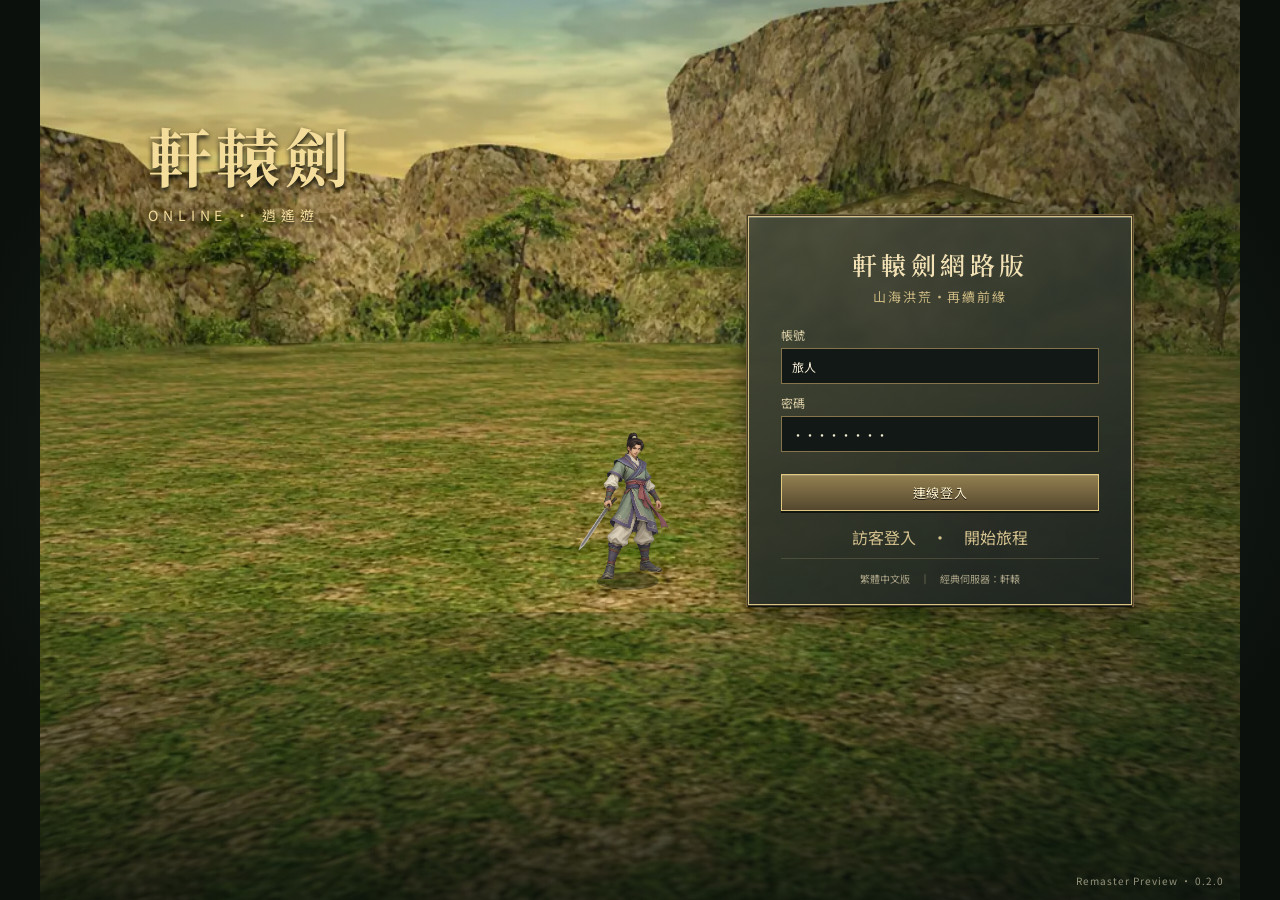
==== commit 1182524f: "Match classic 4:3 viewport and refine race and equipment UI" ====
--- a/index.html
+++ b/index.html
@@ -25,7 +25,7 @@
   </section>
   <section id="create-screen" class="screen create-screen hidden"><div class="create-card panel"><header><strong>創造人物</strong><button data-close="create-screen" class="close">×</button></header>
     <div class="create-columns"><div><div class="creation-figure"><img src="game-assets/hero-remaster-v2.webp" alt="角色預覽"></div><label>人物姓名<input id="new-name" value="軒轅旅人" maxlength="12"></label><label>性別<select id="new-gender"><option>男</option><option>女</option></select></label></div><div>
-      <label>種族</label><div class="choice-row" id="race-list"><button class="choice chosen" data-race="人類">人類</button><button class="choice" data-race="修羅">修羅</button><button class="choice" data-race="天人">天人</button></div><p id="race-desc" class="help">人類均衡，能習多門武學與五行法術。</p>
+      <label>種族</label><div class="choice-row" id="race-list"><button class="choice chosen" data-race="人類">人類</button><button class="choice" data-race="修羅">修羅</button><button class="choice" data-race="天人">天人（仙靈）</button></div><p id="race-desc" class="help">人類均衡，能習多門武學與五行法術。</p>
       <label for="job-list">職業</label><div class="job-grid" id="job-list"></div><p id="job-desc" class="help"></p>
       <div class="stat-preview"><span>體力 <b>12</b></span><span>智慧 <b>12</b></span><span>魅力 <b>12</b></span><span>體質 <b>12</b></span><span>靈活 <b>12</b></span><span>運氣 <b>12</b></span></div>
     </div></div><footer><span>出生地：凌水港　・　命運：待揭</span><button id="create-confirm" class="bevel primary">確認創造</button></footer>
--- a/src/styles.css
+++ b/src/styles.css
@@ -7,3 +7,5 @@
 @media(max-width:800px){.login-crest{left:5%;top:8%}.login-box{right:5%;top:auto;bottom:8%;width:min(350px,90vw)}.character-screen{padding-right:5%}.top-right{right:8px;top:8px;transform:scale(.82);transform-origin:top right}.identity{top:8px;left:8px;transform:scale(.85);transform-origin:top left}.left-icons{left:8px;top:100px}.combat-log{left:8px;bottom:82px;width:38vw;height:110px}.character-stats{right:8px;bottom:82px;transform:scale(.83);transform-origin:bottom right}.left-hotbar{left:8px;bottom:8px;transform:scale(.86);transform-origin:bottom left}.skillbar-wrap{bottom:8px;transform:translateX(-50%) scale(.82);transform-origin:bottom center}.mini-actions{right:8px;bottom:8px;transform:scale(.86);transform-origin:bottom right}.create-columns{grid-template-columns:180px 1fr;gap:12px}.creation-figure{height:200px}.creation-figure img{height:235px}.job-grid{grid-template-columns:repeat(2,1fr)}}
 @media(max-height:650px){.combat-log{height:98px;bottom:82px}.character-stats{bottom:82px}.top-right{transform:scale(.82);transform-origin:top right}.left-icons{top:92px}.create-screen{padding:1vh 0}.create-columns{padding:8px 4px}.creation-figure{height:160px}.creation-figure img{height:195px}}
 .combat-log{padding:8px 8px 6px;display:flex;flex-direction:column;justify-content:flex-end}#combat-lines{overflow:hidden;max-height:94px;flex:1;display:flex;flex-direction:column;justify-content:flex-end}#chat-form{display:flex;gap:4px;margin-top:5px}#chat-form select,#chat-form input{min-width:0;border:1px solid #81734a;background:#151b17;color:#ddd2b3;font-size:9px;height:23px}#chat-form select{width:48px;padding:0 2px}#chat-form input{flex:1;padding:0 6px}#chat-form button{border:1px solid #9c8754;background:#343b30;color:#dfd1a7;font-size:9px;padding:0 7px}
+body{display:grid;place-items:center;background:radial-gradient(ellipse at center,#253128,#0b100d 78%)}.game-shell{width:min(100vw,133.333vh);height:min(100vh,75vw)}
+@media(max-width:700px){.game-shell{width:100vw;height:100vh}}
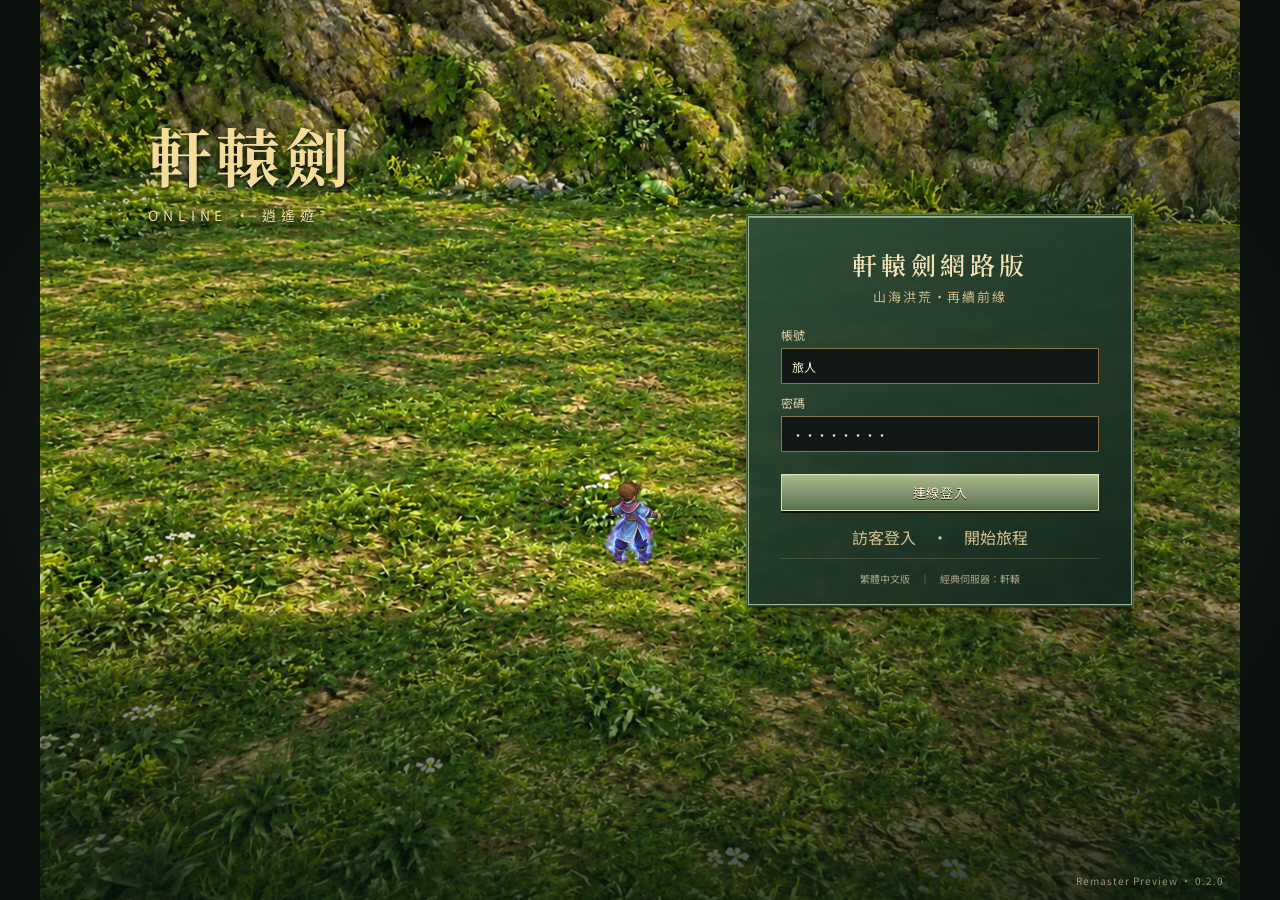
==== commit 28a85594: "Remaster classic assets and restore original controls and professions" ====
--- a/index.html
+++ b/index.html
@@ -21,11 +21,11 @@
     </div><div class="version">Remaster Preview · 0.2.0</div>
   </section>
   <section id="character-select" class="screen character-screen hidden">
-    <div class="select-card panel"><div class="select-head"><span>人物選擇</span><span class="seal">軒</span></div><div class="character-preview"><img src="game-assets/hero-remaster-v2.webp" alt="劍客角色預覽"></div><div class="character-info"><strong id="select-name">軒轅旅人</strong><span id="select-meta">人類　劍客　Lv. 1</span><span class="muted">廣靈鎮・新手旅程</span></div><button id="enter-world" class="bevel primary">進入遊戲</button><button id="new-character" class="bevel">建立人物</button></div>
+    <div class="select-card panel"><div class="select-head"><span>人物選擇</span><span class="seal">軒</span></div><div class="character-preview"><img src="game-assets/hero-classic-remaster.webp" alt="劍客角色預覽"></div><div class="character-info"><strong id="select-name">軒轅旅人</strong><span id="select-meta">人類　劍客　Lv. 1</span><span class="muted">廣靈鎮・新手旅程</span></div><button id="enter-world" class="bevel primary">進入遊戲</button><button id="new-character" class="bevel">建立人物</button></div>
   </section>
   <section id="create-screen" class="screen create-screen hidden"><div class="create-card panel"><header><strong>創造人物</strong><button data-close="create-screen" class="close">×</button></header>
-    <div class="create-columns"><div><div class="creation-figure"><img src="game-assets/hero-remaster-v2.webp" alt="角色預覽"></div><label>人物姓名<input id="new-name" value="軒轅旅人" maxlength="12"></label><label>性別<select id="new-gender"><option>男</option><option>女</option></select></label></div><div>
-      <label>種族</label><div class="choice-row" id="race-list"><button class="choice chosen" data-race="人類">人類</button><button class="choice" data-race="修羅">修羅</button><button class="choice" data-race="天人">天人（仙靈）</button></div><p id="race-desc" class="help">人類均衡，能習多門武學與五行法術。</p>
+    <div class="create-columns"><div><div class="creation-figure"><img src="game-assets/hero-classic-remaster.webp" alt="角色預覽"></div><label>人物姓名<input id="new-name" value="軒轅旅人" maxlength="12"></label><label>性別<select id="new-gender"><option>男</option><option>女</option></select></label></div><div>
+      <label>種族</label><div class="choice-row" id="race-list"><button class="choice chosen" data-race="人類">人類</button><button class="choice" data-race="修羅">修羅</button><button class="choice" data-race="仙靈">仙靈</button></div><p id="race-desc" class="help">人類均衡，能習多門武學與五行法術。</p>
       <label for="job-list">職業</label><div class="job-grid" id="job-list"></div><p id="job-desc" class="help"></p>
       <div class="stat-preview"><span>體力 <b>12</b></span><span>智慧 <b>12</b></span><span>魅力 <b>12</b></span><span>體質 <b>12</b></span><span>靈活 <b>12</b></span><span>運氣 <b>12</b></span></div>
     </div></div><footer><span>出生地：凌水港　・　命運：待揭</span><button id="create-confirm" class="bevel primary">確認創造</button></footer>
@@ -38,7 +38,7 @@
     </div>
     <div class="left-icons"><button class="buff" data-window="status" title="狀態">體</button><button class="buff" data-window="skills" title="武學">武</button><button class="buff" data-window="quests" title="任務">令</button><button class="buff" data-window="inventory" title="法寶">寶</button></div>
     <div class="target plaque hidden" id="target-panel"><div class="target-name"><span id="target-level">Lv. 3</span><b id="target-title">溪畔水鬼</b><button id="deselect-target">×</button></div><div class="bar target-bar"><i id="target-fill"></i></div><small id="target-hp">100 / 100</small></div>
-    <div class="combat-log plaque"><div id="combat-lines"><p>你來到了凌水港。海霧中，遠處傳來微弱的妖聲。</p><p class="system">旅程開始了。點擊地面移動，選取附近的怪物。</p></div><form id="chat-form"><select id="chat-channel" aria-label="聊天頻道"><option>附近</option><option>隊伍</option><option>世界</option><option>密語</option></select><input id="chat-input" maxlength="100" placeholder="輸入訊息或 /sit 打坐"><button type="submit">送出</button></form></div>
+    <div class="combat-log plaque"><div id="combat-lines"><p>你來到了凌水港。海霧中，遠處傳來微弱的妖聲。</p><p class="system">旅程開始了。點擊地面移動，右鍵對目標行動。</p></div><form id="chat-form"><select id="chat-channel" aria-label="聊天頻道"><option>附近</option><option>隊伍</option><option>世界</option><option>密語</option></select><input id="chat-input" maxlength="100" placeholder="輸入訊息或 /sit 打坐"><button type="submit">送出</button></form></div>
     <div class="character-stats plaque"><div class="stats-title">人物屬性 <button data-window="status">詳細</button></div><div class="stat-pairs"><span>體力 <b id="stat-str">12</b></span><span>智慧 <b id="stat-int">12</b></span><span>魅力 <b>12</b></span><span>體質 <b id="stat-con">12</b></span><span>靈活 <b>12</b></span><span>運氣 <b>12</b></span></div><div class="elements"><span>火 <i>12</i></span><span>水 <i>12</i></span><span>風 <i>12</i></span><span>雷 <i>12</i></span><span>陰陽 <i>12</i></span></div></div>
     <div class="left-hotbar plaque"><button class="tool" data-window="status">人</button><button class="tool" data-window="inventory">包</button><button class="tool" data-window="skills">技</button><button class="tool" data-window="quests">任</button><button class="tool" data-window="map">圖</button><button class="tool" id="sit-button">坐</button><button class="tool" data-window="party">隊</button><button class="tool" data-window="system">設</button></div>
     <div class="skillbar-wrap"><div class="skillpage"><button id="page-prev">◀</button><span id="page-label">1 / 10</span><button id="page-next">▶</button></div><div class="skillbar plaque" id="skillbar"></div></div>
@@ -47,7 +47,7 @@
   </section>
   <div id="window-layer" class="window-layer hidden"><section class="game-window panel"><header><strong id="window-title">人物狀態</strong><button id="window-close" class="close">×</button></header><div id="window-content"></div></section></div>
   <div id="toast" class="toast hidden"></div>
-  <div class="help-strip hidden" id="help-strip">滑鼠點地移動　・　點擊怪物選取　・　Q 普通攻擊　・　1–8 使用技能　・　/ sit 打坐　・　Tab 地圖</div>
+  <div class="help-strip hidden" id="help-strip">左鍵點地移動　・　點擊怪物選取　・　Q 普通攻擊　・　1–8 使用技能　・　/ sit 打坐　・　Tab 地圖</div>
 </main>
 <script src="src/game.js" defer></script>
 </body></html>
--- a/src/styles.css
+++ b/src/styles.css
@@ -9,3 +9,13 @@
 .combat-log{padding:8px 8px 6px;display:flex;flex-direction:column;justify-content:flex-end}#combat-lines{overflow:hidden;max-height:94px;flex:1;display:flex;flex-direction:column;justify-content:flex-end}#chat-form{display:flex;gap:4px;margin-top:5px}#chat-form select,#chat-form input{min-width:0;border:1px solid #81734a;background:#151b17;color:#ddd2b3;font-size:9px;height:23px}#chat-form select{width:48px;padding:0 2px}#chat-form input{flex:1;padding:0 6px}#chat-form button{border:1px solid #9c8754;background:#343b30;color:#dfd1a7;font-size:9px;padding:0 7px}
 body{display:grid;place-items:center;background:radial-gradient(ellipse at center,#253128,#0b100d 78%)}.game-shell{width:min(100vw,133.333vh);height:min(100vh,75vw)}
 @media(max-width:700px){.game-shell{width:100vw;height:100vh}}
+/* Classic 軒網 palette and beveled green-gold window trim. */
+:root{--gold:#c9d3a2;--gold2:#77936a;--ink:#17251d;--pane:rgba(23,43,33,.88);--line:#71906d;--cream:#e3e7cc;--muted:#b1c0a1}
+.panel,.plaque{border:1px solid #9db58b;outline:1px solid #334d39;box-shadow:0 2px 2px #07110c,0 0 0 2px #5c7859,0 6px 18px #0009,inset 0 1px 0 #e4edc488;background:linear-gradient(145deg,rgba(46,75,55,.94),rgba(18,38,30,.94));backdrop-filter:blur(3px)}
+.bevel,.tool,.buff,.skill-slot,.mini-actions button,.choice,.job-choice{border-color:#8da887;background:linear-gradient(#587958,#294736);color:#e2e9ca}
+.bevel.primary{background:linear-gradient(#aab98b,#58724e);border-color:#d7dfb3;color:#f8f2d2}
+.vignette{background:linear-gradient(180deg,#06150b29,transparent 28%,transparent 67%,#06150bab)}
+.bar{border-color:#9fb48a}.bar.hp i{background:linear-gradient(#da6956,#9e3029)}.bar.mp i{background:linear-gradient(#72c2dc,#26719c)}
+.radar-map{border-color:#a6b98e;background-image:linear-gradient(40deg,transparent 46%,#c4d09b77 47%,#c4d09b77 48%,transparent 49%),linear-gradient(-20deg,transparent 59%,#b6cf92aa 60%,#b6cf92aa 61%,transparent 62%),radial-gradient(ellipse,#91a978,#566c4b)}
+.window-body .quest,.quest{border-color:#748d68;background:#1c3027}.game-window>header,.create-card>header{color:#e1e7c3}
+@media(max-width:700px){.skill-slot{width:35px}.left-hotbar{max-width:calc(100vw - 16px);overflow-x:auto}}
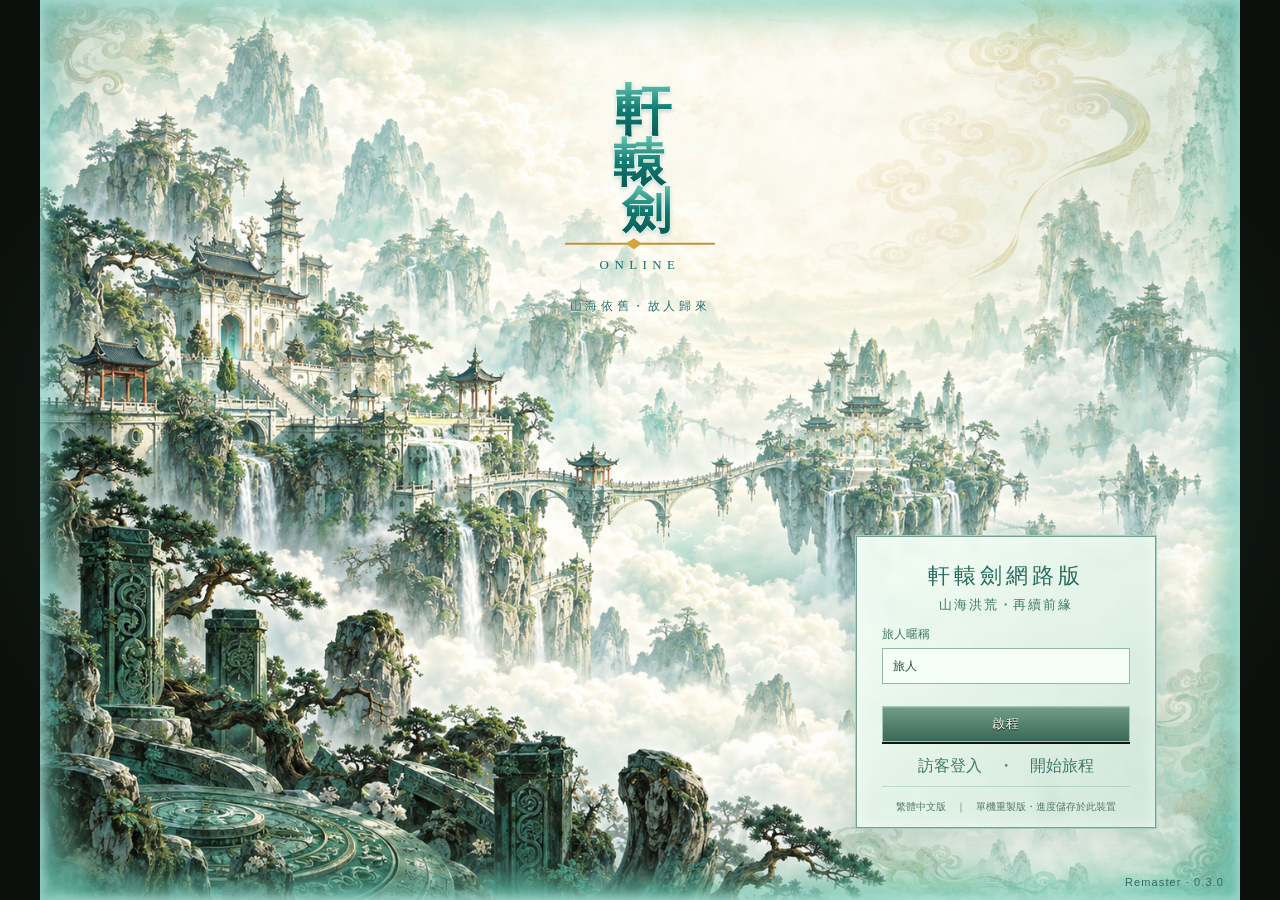
==== commit 57100bc4: "Ship playable browser remaster with Cloudflare deployment and save backups" ====
--- a/index.html
+++ b/index.html
@@ -4,8 +4,6 @@
   <meta charset="utf-8"><meta name="viewport" content="width=device-width,initial-scale=1,maximum-scale=1,user-scalable=no">
   <meta name="theme-color" content="#1c241d"><meta name="description" content="軒轅劍網路版：以經典介面、世界地圖與職業系統為基礎的高解析瀏覽器重製原型。">
   <title>軒轅劍網路版・重製計畫</title>
-  <link rel="preconnect" href="https://fonts.googleapis.com"><link rel="preconnect" href="https://fonts.gstatic.com" crossorigin>
-  <link href="https://fonts.googleapis.com/css2?family=Noto+Serif+TC:wght@400;500;600;700&family=Noto+Sans+TC:wght@400;500;600;700&display=swap" rel="stylesheet">
   <link rel="stylesheet" href="src/styles.css">
 </head>
 <body>
@@ -13,12 +11,12 @@
   <canvas id="world" aria-label="軒轅劍網路版遊戲場景"></canvas>
   <div class="vignette"></div>
   <section id="login" class="screen login-screen">
-    <div class="login-crest"><span>軒轅劍</span><small>ONLINE · 逍遙遊</small></div>
+    <div class="login-crest"><img src="assets/login-brand.svg" alt="軒轅劍 Online"><small>山海依舊・故人歸來</small></div>
     <div class="login-box panel">
       <h1>軒轅劍網路版</h1><p>山海洪荒・再續前緣</p>
-      <form id="login-form"><label>帳號<input name="account" value="旅人" autocomplete="username"></label><label>密碼<input name="password" type="password" value="xuanyuan" autocomplete="current-password"></label><button class="bevel primary" type="submit">連線登入</button></form>
-      <button id="guest-login" class="text-button">訪客登入　・　開始旅程</button><div class="login-foot">繁體中文版　｜　經典伺服器：軒轅</div>
-    </div><div class="version">Remaster Preview · 0.2.0</div>
+      <form id="login-form"><label>旅人暱稱<input name="account" value="旅人" maxlength="12" autocomplete="nickname"></label><button class="bevel primary" type="submit">啟程</button></form>
+      <button id="guest-login" class="text-button">訪客登入　・　開始旅程</button><div class="login-foot">繁體中文版　｜　單機重製版・進度儲存於此裝置</div>
+    </div><div class="version">Remaster · 0.3.0</div>
   </section>
   <section id="character-select" class="screen character-screen hidden">
     <div class="select-card panel"><div class="select-head"><span>人物選擇</span><span class="seal">軒</span></div><div class="character-preview"><img src="game-assets/hero-classic-remaster.webp" alt="劍客角色預覽"></div><div class="character-info"><strong id="select-name">軒轅旅人</strong><span id="select-meta">人類　劍客　Lv. 1</span><span class="muted">廣靈鎮・新手旅程</span></div><button id="enter-world" class="bevel primary">進入遊戲</button><button id="new-character" class="bevel">建立人物</button></div>
@@ -36,7 +34,7 @@
       <div class="party plaque"><div class="party-title">隊伍 <span>1 / 5</span></div><div class="party-member"><i class="party-dot"></i><span id="party-name">軒轅旅人</span><i class="party-hp"><b id="party-fill"></b></i></div><div class="party-member companion"><i class="party-dot"></i><span>同行俠士</span><i class="party-hp"><b style="width:74%"></b></i></div></div>
       <div class="radar plaque" id="radar"><div class="radar-title"><span id="radar-zone">凌水港</span><button id="map-button" title="展開地圖（Tab）">◎</button></div><div class="radar-map"><span class="radar-path"></span><i class="radar-player">▲</i><i class="radar-enemy">●</i><small id="coords">X: 142　Y: 087</small></div></div>
     </div>
-    <div class="left-icons"><button class="buff" data-window="status" title="狀態">體</button><button class="buff" data-window="skills" title="武學">武</button><button class="buff" data-window="quests" title="任務">令</button><button class="buff" data-window="inventory" title="法寶">寶</button></div>
+    <div class="world-services plaque"><button data-window="guide">港口嚮導</button><button data-window="shop">雜貨舖</button><span>軒轅幣 <b id="gold-value">100</b></span></div><div class="left-icons"><button class="buff" data-window="status" title="狀態">體</button><button class="buff" data-window="skills" title="武學">武</button><button class="buff" data-window="quests" title="任務">令</button><button class="buff" data-window="inventory" title="法寶">寶</button></div>
     <div class="target plaque hidden" id="target-panel"><div class="target-name"><span id="target-level">Lv. 3</span><b id="target-title">溪畔水鬼</b><button id="deselect-target">×</button></div><div class="bar target-bar"><i id="target-fill"></i></div><small id="target-hp">100 / 100</small></div>
     <div class="combat-log plaque"><div id="combat-lines"><p>你來到了凌水港。海霧中，遠處傳來微弱的妖聲。</p><p class="system">旅程開始了。點擊地面移動，右鍵對目標行動。</p></div><form id="chat-form"><select id="chat-channel" aria-label="聊天頻道"><option>附近</option><option>隊伍</option><option>世界</option><option>密語</option></select><input id="chat-input" maxlength="100" placeholder="輸入訊息或 /sit 打坐"><button type="submit">送出</button></form></div>
     <div class="character-stats plaque"><div class="stats-title">人物屬性 <button data-window="status">詳細</button></div><div class="stat-pairs"><span>體力 <b id="stat-str">12</b></span><span>智慧 <b id="stat-int">12</b></span><span>魅力 <b>12</b></span><span>體質 <b id="stat-con">12</b></span><span>靈活 <b>12</b></span><span>運氣 <b>12</b></span></div><div class="elements"><span>火 <i>12</i></span><span>水 <i>12</i></span><span>風 <i>12</i></span><span>雷 <i>12</i></span><span>陰陽 <i>12</i></span></div></div>
@@ -49,5 +47,6 @@
   <div id="toast" class="toast hidden"></div>
   <div class="help-strip hidden" id="help-strip">左鍵點地移動　・　點擊怪物選取　・　Q 普通攻擊　・　1–8 使用技能　・　/ sit 打坐　・　Tab 地圖</div>
 </main>
+<input id="save-file" type="file" accept="application/json,.json" hidden>
 <script src="src/game.js" defer></script>
 </body></html>
--- a/src/styles.css
+++ b/src/styles.css
@@ -19,3 +19,21 @@
 .radar-map{border-color:#a6b98e;background-image:linear-gradient(40deg,transparent 46%,#c4d09b77 47%,#c4d09b77 48%,transparent 49%),linear-gradient(-20deg,transparent 59%,#b6cf92aa 60%,#b6cf92aa 61%,transparent 62%),radial-gradient(ellipse,#91a978,#566c4b)}
 .window-body .quest,.quest{border-color:#748d68;background:#1c3027}.game-window>header,.create-card>header{color:#e1e7c3}
 @media(max-width:700px){.skill-slot{width:35px}.left-hotbar{max-width:calc(100vw - 16px);overflow-x:auto}}
+/* Jade title screen, using local artwork so startup also works offline. */
+:root{font-family:'Noto Sans TC','Microsoft JhengHei',sans-serif}
+.login-screen{background:#c8eee3 url('../game-assets/login-jade-remaster.png') center/cover no-repeat}
+.login-screen::after{content:'';position:absolute;inset:0;pointer-events:none;box-shadow:inset 0 0 35px 14px #72cbbb90,inset 0 0 9px 4px #fff9}
+.login-crest{left:50%;top:5%;transform:translateX(-50%);align-items:center;color:#236e64;text-shadow:0 1px 1px #fff;z-index:1}
+.login-crest img{width:clamp(145px,20vw,245px);height:auto;filter:drop-shadow(0 3px 2px #fff9)}
+.login-crest small{font-size:12px;letter-spacing:.3em;margin-top:8px;white-space:nowrap}
+.login-box{right:7%;top:auto;bottom:8%;width:300px;padding:20px 25px 12px;background:linear-gradient(135deg,#f5fff6eb,#cee6d8e8);border-color:#71a393;outline-color:#a6cec1;box-shadow:0 8px 30px #186e6533,inset 0 0 18px #fff9;color:#28574d;z-index:2}
+.login-box h1{font-family:'Noto Serif TC','PMingLiU',serif;font-size:22px;color:#286b5f}
+.login-box p,.login-box label,.login-box .text-button{color:#40796a}.login-box p{margin-bottom:12px}
+.login-box input{background:#f5fff8;border-color:#94b6a3;color:#254d43}.login-foot{color:#577b6d;border-color:#72a99255;line-height:1.6}
+.login-box .bevel.primary{background:linear-gradient(#729e87,#386858);color:#f3f9e5;border-color:#a8c8b3}
+.version{z-index:2;color:#326d61;font-size:11px}
+.world-services{position:absolute;left:14px;top:78px;display:flex;align-items:center;gap:7px;padding:5px 8px;font-size:10px;pointer-events:auto}
+.world-services button{border:1px solid #8ca77d;background:#304f3c;padding:4px 7px;color:#e2e9ca}.world-services span{color:#d7c785}.left-icons{top:135px}
+.shop-row{display:grid;grid-template-columns:1fr 80px 70px;align-items:center;border-bottom:1px solid #80976744;padding:8px 0}
+@media(min-width:701px){.left-hotbar{bottom:88px;height:42px;gap:2px;padding:4px}.left-hotbar .tool{width:32px}.combat-log{bottom:143px}.skillbar-wrap{bottom:12px}.help-strip{bottom:84px}}
+@media(max-width:700px){.login-crest{left:50%;top:6%}.login-crest img{width:160px}.login-box{right:50%;transform:translateX(50%);bottom:7%;width:min(310px,86vw)}.world-services{left:8px;top:70px;max-width:75vw;gap:4px}.world-services button{font-size:10px}.left-icons{top:120px}.left-hotbar{bottom:8px;max-width:62vw;height:42px}.left-hotbar .tool{min-width:26px;width:26px;font-size:10px}.skillbar-wrap{bottom:62px;left:50%;transform:translateX(-50%) scale(.85)}.character-stats{display:none}.combat-log{width:62vw;bottom:130px;height:100px}.help-strip{display:none}.mini-actions{bottom:8px}.top-right{width:220px;transform:scale(.72)}.identity{min-width:180px;transform:scale(.75)}.target{top:160px;width:170px}.create-card{max-height:94vh;overflow:auto}.create-columns{grid-template-columns:100px 1fr;gap:10px}.creation-figure img{height:170px}.creation-figure{height:155px}.job-grid{grid-template-columns:repeat(2,1fr)}.create-card footer{gap:10px}.create-card footer span{display:none}}
